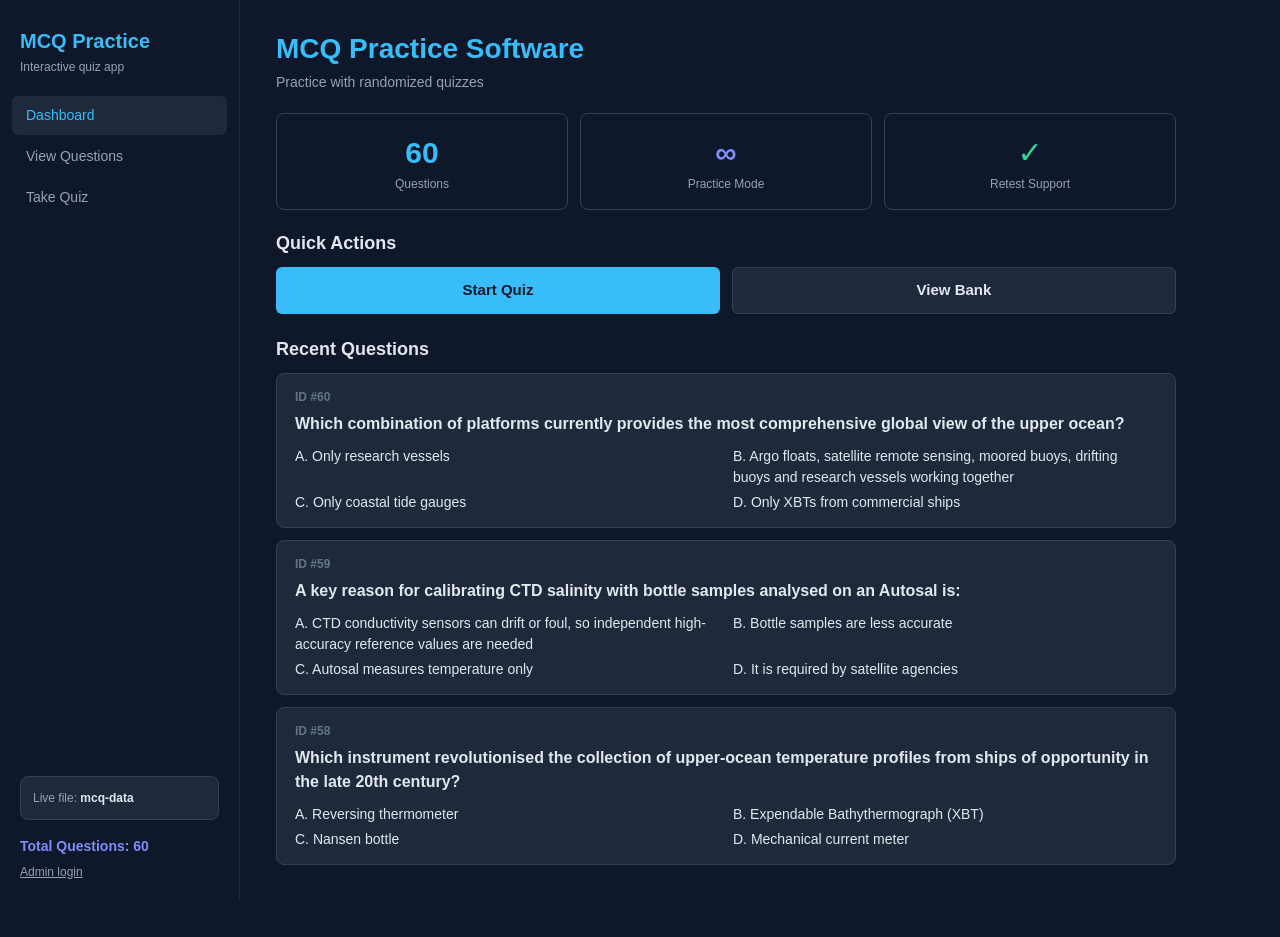
==== index.html @ 3f25067d "Refactor styles to external stylesheet Removed inline styles and added a link to external stylesheet" ====
<!DOCTYPE html>
<html lang="en">
<head>
<meta charset="utf-8">
<meta name="viewport" content="width=device-width, initial-scale=1">
<title>MCQ Practice</title>
<link rel="stylesheet" href="styles.css">
</head>

  

<body>
<div class="app" id="app">
  <aside class="sidebar">
    <div class="brand"><h1>MCQ Practice</h1><p>Interactive quiz app</p></div>
    <nav class="nav" id="nav"></nav>
    <div class="side-bottom">
      <div class="filebox" id="bankBox"></div>
      <div class="total" id="total"></div>
      <button class="linkbtn" id="authBtn"></button>
    </div>
  </aside>
  <main class="main"><div class="page" id="page"></div></main>
</div>
<div class="toast" id="toast" role="status" aria-live="polite"></div>
<input type="file" id="localInput" accept=".json,application/json" hidden>

<script>
"use strict";

const JSON_URL = "questions.json";  
  
/* ───────── Config ───────── */
const LETTERS = ["A", "B", "C", "D"];
/* Settings come from the iframe tag on the blog page (data-user, data-pass, data-title, data-blog).
   These defaults are only used when this file is opened on its own for testing. */
const CFG = (function () {
  const d = { user: "admin", pass: "admin123", title: "mcq-data", blog: "https://doninternationalwebsite.blogspot.com" };
  try {
    const ds = window.frameElement && window.frameElement.dataset;
    if (ds) {
      if (ds.user) d.user = ds.user;
      if (ds.pass) d.pass = ds.pass;
      if (ds.title) d.title = ds.title;
      if (ds.blog) d.blog = ds.blog.replace(/\/+$/, "");
    }
  } catch (e) { /* not inside an iframe */ }
  return d;
})();
const DRAFT_KEY = "mcq_blogger_draft_v1";
const SESSION_KEY = "mcq_admin_session";
const NAV_USER = [["Dashboard", "dashboard"], ["View Questions", "view"], ["Take Quiz", "quiz"]];
const NAV_ADMIN = [
  ["Dashboard", "dashboard"], ["Publish to Blog", "publish"], ["Add Question", "add"], ["Edit Question", "edit"],
  ["Delete Question", "delete"], ["View Questions", "view"], ["Take Quiz", "quiz"],
];

/* ───────── State ───────── */
let questions = [];          // what this person is looking at (live list, or the admin's working copy)
let blogList = [];           // the list currently live on the blog
let draft = null;            // admin's unpublished working copy
let bankInfo = null;         // {updated, count, name}
let loadState = "loading";   // loading | ready | empty | error | nodb
let loadError = "";
let isAdmin = false;
let current = "dashboard";
let quiz = freshQuiz();
let pending = null;

function freshQuiz() {
  return { active: false, results: false, retest: false, list: [], idx: 0, score: 0,
           wrong: [], details: [], opts: null, answered: false, chosen: "" };
}

/* ───────── Helpers ───────── */
const $ = (s, r = document) => r.querySelector(s);
const page = $("#page");
const esc = s => String(s).replace(/[&<>"']/g, c => ({ "&": "&amp;", "<": "&lt;", ">": "&gt;", '"': "&quot;", "'": "&#39;" }[c]));
const sortById = arr => [...arr].sort((a, b) => a.id - b.id);
const nextId = () => questions.length ? Math.max(...questions.map(q => q.id)) + 1 : 1;
const findQ = id => questions.find(q => q.id === id) || null;
const shuffle = arr => { const a = [...arr]; for (let i = a.length - 1; i > 0; i--) { const j = Math.floor(Math.random() * (i + 1)); [a[i], a[j]] = [a[j], a[i]]; } return a; };
const fmtDate = iso => { try { return new Date(iso).toLocaleString(); } catch (e) { return ""; } };
const errText = e => (e && e.message) ? e.message : "Something went wrong.";

function toast(msg, kind = "info") {
  const t = $("#toast");
  t.className = "toast show " + kind;
  t.textContent = msg;
  clearTimeout(toast.timer);
  toast.timer = setTimeout(() => { t.className = "toast"; }, 3600);
}

const header = (title, sub) =>
  `<h2 class="title">${esc(title)}</h2>${sub ? `<p class="sub">${esc(sub)}</p>` : `<div style="height:16px"></div>`}`;
const notice = (text, kind = "info") => `<div class="notice ${kind}">${esc(text)}</div>`;

function qcard(q, showAnswer = true) {
  const opts = LETTERS.map(l => {
    const ok = showAnswer && l === q.answer;
    return `<div class="${ok ? "correct" : ""}">${l}. ${esc(q.options[l])}${ok ? "  ✓" : ""}</div>`;
  }).join("");
  return `<div class="card qcard">
    <div class="qtop"><span class="qid">ID #${q.id}</span>${showAnswer ? `<span class="badge">Answer: ${q.answer}</span>` : ""}</div>
    <div class="qtext">${esc(q.question)}</div>
    <div class="qopts">${opts}</div></div>`;
}

const metric = (v, c, color) => `<div class="metric"><div class="v" style="color:${color}">${esc(v)}</div><div class="c">${esc(c)}</div></div>`;
const idOptions = () => sortById(questions).map(q => `<option value="${q.id}">ID ${q.id}</option>`).join("");
const optionInputs = (prefix, starred) => LETTERS.map(l =>
  `<div class="cell"><small>${l}${starred ? " *" : ""}</small><input type="text" id="${prefix}${l}" autocomplete="off"></div>`).join("");


/* ───────── Validation ───────── */
function normalize(data) {
  if (!Array.isArray(data) && data && Array.isArray(data.questions)) data = data.questions;
  if (!Array.isArray(data)) throw new Error("The file must contain a list of questions.");
  return data.map((q, i) => {
    const n = i + 1;
    if (!q || typeof q !== "object") throw new Error(`Item ${n} is not a question object.`);
    if (typeof q.question !== "string" || !q.question.trim()) throw new Error(`Item ${n} has no "question" text.`);
    if (!q.options || LETTERS.some(l => typeof q.options[l] !== "string")) throw new Error(`Item ${n} needs options A, B, C and D.`);
    if (!LETTERS.includes(q.answer)) throw new Error(`Item ${n} needs an "answer" of A, B, C or D.`);
    return { ...q, id: q.id === undefined ? n : Number(q.id) };
  });
}


/* Shown on pages that need questions when none are available */
function bankProblem() {
  if (loadState === "loading") return notice("Loading the question bank…", "info");
  if (loadState === "error") return notice("Could not load the question bank. " + loadError, "error");
  if (loadState === "nodb") return notice("The blog data is not available in this view. Open the blog page, or load a file from the sidebar.", "warn");
  return notice(isAdmin
    ? "No questions are live on the blog yet. Add some, then use Publish to Blog."
    : "No questions have been published yet. Please check back soon.", "info");
}

/* ───────── Draft storage (admin only) ───────── */
function getDraft() { try { const s = localStorage.getItem(DRAFT_KEY); return s ? normalize(JSON.parse(s)) : null; } catch (e) { return null; } }
function setDraft(list) { try { localStorage.setItem(DRAFT_KEY, JSON.stringify(list)); } catch (e) {} }
function clearDraft() { try { localStorage.removeItem(DRAFT_KEY); } catch (e) {} }
const same = (a, b) => JSON.stringify(a) === JSON.stringify(b);
function applyWorking() { questions = (isAdmin && draft) ? draft : blogList; }

/* ───────── Load the live list from the blog ───────── */
function blogBase() {
  if (CFG.blog) return CFG.blog;
  try { const o = window.parent.location.origin; if (o && /^https?:/.test(o)) return o; } catch (e) {}
  return "";
}

function jsonp(url) {
  return new Promise((resolve, reject) => {
    const cb = "__mcq_cb" + Date.now();
    const s = document.createElement("script");
    const done = () => { clearTimeout(timer); delete window[cb]; s.remove(); };
    const timer = setTimeout(() => { done(); reject(new Error("The blog did not respond in time.")); }, 15000);
    window[cb] = d => { done(); resolve(d); };
    s.onerror = () => { done(); reject(new Error("Could not reach the blog feed.")); };
    s.src = url + "&callback=" + cb;
    document.head.appendChild(s);
  });
}

async function loadBlog() {
  loadState = "loading";
  render();   // show loading state

  try {
    const res = await fetch(JSON_URL + "?t=" + Date.now());  // cache-bust
    if (!res.ok) throw new Error("HTTP " + res.status);

    const data = await res.json();
    blogList = normalize(data);          // uses the existing normalize() function
    bankInfo = {
      updated: null,
      count: blogList.length,
      name: JSON_URL
    };
    loadState = blogList.length ? "ready" : "empty";
  } catch (err) {
    blogList = [];
    bankInfo = null;
    loadState = "error";
    loadError = errText(err) + " — Make sure questions.json is in the same folder as index.html and is valid JSON.";
  }

  // Clear draft if it matches the live data
  if (draft && blogList.length && same(draft, blogList)) {
    draft = null;
    clearDraft();
  }

  applyWorking();
  render();
}

  

/* ───────── Admin login ───────── */
function login(user, pass) {
  if (user !== CFG.user || pass !== CFG.pass) return false;
  isAdmin = true;
  try { sessionStorage.setItem(SESSION_KEY, "1"); } catch (e) {}
  buildNav(); applyWorking();
  return true;
}
function logout() {
  isAdmin = false;
  try { sessionStorage.removeItem(SESSION_KEY); } catch (e) {}
  quiz = freshQuiz(); pending = null;
  buildNav(); applyWorking(); go("dashboard");
}

/* Edits made by the admin are kept as a working copy until published */
async function commit(list, okMsg) {
  questions = list;
  draft = list;
  setDraft(list);
  updateSide();
  toast(okMsg + " (not live yet — use Publish to Blog)", "success");
  return true;
}

/* ───────── Sidebar / nav ───────── */
function buildNav() {
  const nav = $("#nav");
  nav.innerHTML = "";
  (isAdmin ? NAV_ADMIN : NAV_USER).forEach(([label, key]) => {
    const b = document.createElement("button");
    b.textContent = label;
    b.dataset.page = key;
    b.onclick = () => go(key);
    nav.appendChild(b);
  });
}

function updateSide() {
  let h = isAdmin ? `<span class="role">Admin</span><br>` : "";
  if (loadState === "nodb") {
    h += `Blog data not available here.${bankInfo && bankInfo.name ? `<br>Using <b>${esc(bankInfo.name)}</b>` : ""}<button class="btn secondary" id="localBtn">Open local JSON file</button>`;
  } else if (bankInfo) {
    h += `Live file: <b>${esc(CFG.title)}</b>${bankInfo.updated ? `<br>Updated ${esc(fmtDate(bankInfo.updated))}` : ""}`;
  } else if (loadState === "loading") {
    h += "Loading questions…";
  } else {
    h += "No questions published yet.";
  }
  if (isAdmin && draft) h += `<br><b style="color:#fcd34d">Unpublished changes</b>`;
  $("#bankBox").innerHTML = h;
  const lb = $("#localBtn");
  if (lb) lb.onclick = () => $("#localInput").click();
  $("#authBtn").textContent = isAdmin ? "Log out" : "Admin login";
  $("#total").textContent = `Total Questions: ${questions.length}`;
}

function go(name) { current = name; render(); window.scrollTo(0, 0); }

function render() {
  const allowed = (isAdmin ? NAV_ADMIN : NAV_USER).map(n => n[1]);
  if (!isAdmin) allowed.push("login");
  if (!allowed.includes(current)) current = "dashboard";
  document.querySelectorAll("#nav button").forEach(b => b.classList.toggle("active", b.dataset.page === current));
  PAGES[current]();
  updateSide();
}

/* ───────── Pages ───────── */
const PAGES = {
  dashboard() {
    let h = header("MCQ Practice Software", "Practice with randomized quizzes");
    h += `<div class="metrics">${metric(questions.length, "Questions", "var(--accent)")}${metric("∞", "Practice Mode", "var(--purple)")}${metric("✓", "Retest Support", "var(--green)")}</div>`;
    h += `<h3 style="margin-top:0">Quick Actions</h3><div class="actions">
      <button class="btn" id="qaStart" ${questions.length ? "" : "disabled"}>Start Quiz</button>
      <button class="btn secondary" id="qaView">View Bank</button>
      ${isAdmin ? `<button class="btn secondary" id="qaPub">Publish to Blog</button><button class="btn secondary" id="qaAdd">Add New Question</button>` : ""}</div>`;
    if (isAdmin && draft) h += notice("You have unpublished changes. Open Publish to Blog to make them live for everyone.", "warn");
    if (!questions.length) h += bankProblem();
    else h += `<h3>Recent Questions</h3>` + sortById(questions).reverse().slice(0, 3).map(q => qcard(q, false)).join("");
    page.innerHTML = h;
    $("#qaStart").onclick = startFullQuiz;
    $("#qaView").onclick = () => go("view");
    if (isAdmin) { $("#qaPub").onclick = () => go("publish"); $("#qaAdd").onclick = () => go("add"); }
  },

  login() {
    page.innerHTML = header("Admin Login", "For the site owner only") + `
      <div class="field"><label class="lbl" for="lUser">Username</label><input type="text" id="lUser" autocomplete="username"></div>
      <div class="field"><label class="lbl" for="lPass">Password</label><input type="password" id="lPass" autocomplete="current-password"></div>
      <button class="btn block" id="lGo">Log in</button>`;
    const attempt = () => {
      if (login($("#lUser").value.trim(), $("#lPass").value)) { toast("Logged in as admin.", "success"); go("dashboard"); }
      else toast("Wrong username or password.", "error");
    };
    $("#lGo").onclick = attempt;
    $("#lPass").onkeydown = e => { if (e.key === "Enter") attempt(); };
    $("#lUser").onkeydown = e => { if (e.key === "Enter") $("#lPass").focus(); };
  },

  publish() {
    let h = header("Publish to Blog", "Make your changes live for everyone");
    h += `<div class="card infocard"><dl>
      <dt>Live on the blog</dt><dd>${blogList.length ? blogList.length + " question(s)" : "nothing yet"}</dd>
      <dt>Your working copy</dt><dd>${questions.length} question(s)</dd>
      <dt>Unpublished changes</dt><dd>${draft ? "Yes" : "No"}</dd></dl></div>
      <h3>1. Load a JSON file (optional)</h3>
      <p class="muted" style="margin-top:0">Start from a JSON file on this device. It becomes your working copy; nothing goes live yet.</p>
      <input type="file" id="pbFile" accept=".json,application/json" hidden>
      <button class="btn secondary" id="pbPick">Choose JSON file</button><div id="pbPrev"></div>
      <h3>2. Copy the JSON</h3>
      <p class="muted" style="margin-top:0">This copies your working copy in a form that is safe to paste into Blogger.</p>
      <div class="btnrow"><button class="btn" id="pbCopy" ${questions.length ? "" : "disabled"}>Copy JSON for Blogger</button>
      <button class="btn secondary" id="pbDown" ${questions.length ? "" : "disabled"}>Download JSON</button></div>
      <h3>3. Paste it into your blog</h3>
      <ol class="steps">
        <li>In Blogger, go to <b>Pages</b> and open the page titled <b>${esc(CFG.title)}</b>. Create it the first time, and do not add it to your menu.</li>
        <li>Switch to <b>HTML view</b> (the &lt;&gt; button, never Compose view). Select everything, delete it, and paste.</li>
        <li>Click <b>Publish</b> or <b>Update</b>. Visitors get the new questions within a few minutes.</li>
      </ol>`;
    if (draft) h += `<h3>Discard changes</h3><p class="muted" style="margin-top:0">Go back to what is live on the blog.</p><button class="btn danger" id="pbDiscard">Discard unpublished changes</button>`;
    page.innerHTML = h;

    $("#pbPick").onclick = () => $("#pbFile").click();
    $("#pbFile").onchange = async e => {
      const f = e.target.files[0];
      e.target.value = "";
      if (!f) return;
      try {
        const list = normalize(JSON.parse(await f.text()));
        if (!list.length) throw new Error("The file has no questions.");
        pending = { name: f.name, list };
      } catch (err) {
        pending = null;
        $("#pbPrev").innerHTML = notice("This file cannot be used. " + (err instanceof SyntaxError ? "It is not valid JSON." : errText(err)), "error");
        return;
      }
      showPending();
    };
    if (pending) showPending();
    $("#pbCopy").onclick = async () => {
      const ok = await copyText(blogSafeJson(questions));
      toast(ok ? "Copied. Now paste it into the blog page (HTML view)." : "Could not copy. Use Download JSON instead.", ok ? "success" : "error");
    };
    $("#pbDown").onclick = downloadJson;
    if (draft) $("#pbDiscard").onclick = e => {
      const b = e.currentTarget;
      if (!b.dataset.armed) { b.dataset.armed = "1"; b.textContent = "Click again to confirm"; return; }
      draft = null; clearDraft(); applyWorking(); toast("Unpublished changes discarded.", "success"); render();
    };
  },

  add() {
    if (loadState === "loading" || loadState === "error") { page.innerHTML = header("Add New Question") + bankProblem(); return; }
    page.innerHTML = header("Add New Question", "Create a new MCQ entry") + `
      <div class="field"><label class="lbl" for="aQ">Question *</label><textarea id="aQ"></textarea></div>
      <div class="field"><label class="lbl">Options</label><div class="grid2">${optionInputs("aO", true)}</div></div>
      <div class="field"><label class="lbl" for="aAns">Correct Answer *</label>
        <select id="aAns">${LETTERS.map(l => `<option>${l}</option>`).join("")}</select></div>
      <button class="btn block" id="aSave">Save Question</button>`;
    $("#aSave").onclick = async () => {
      const question = $("#aQ").value.trim();
      const opts = {};
      LETTERS.forEach(l => { opts[l] = $("#aO" + l).value.trim(); });
      if (!question || !LETTERS.every(l => opts[l])) { toast("Please fill in the question and all four options.", "error"); return; }
      const id = nextId();
      const list = [...questions, { id, question, options: opts, answer: $("#aAns").value }];
      if (await commit(list, `Question added successfully! (ID: ${id})`)) {
        $("#aQ").value = "";
        LETTERS.forEach(l => { $("#aO" + l).value = ""; });
        $("#aAns").selectedIndex = 0;
        updateSide();
      }
    };
  },

  edit() {
    let h = header("Edit Question", "Update an existing MCQ");
    if (!questions.length) { page.innerHTML = h + (bankProblem() || notice("No questions available to edit.", "warn")); return; }
    h += `<div class="field"><label class="lbl" for="eSel">Select Question ID</label><select id="eSel">${idOptions()}</select></div>
      <div class="field"><label class="lbl" for="eQ">Question</label><textarea id="eQ"></textarea></div>
      <div class="field"><label class="lbl">Options</label><div class="grid2">${optionInputs("eO", false)}</div></div>
      <div class="field"><label class="lbl" for="eAns">Correct Answer</label>
        <select id="eAns">${LETTERS.map(l => `<option>${l}</option>`).join("")}</select></div>
      <button class="btn block" id="eSave">Update Question</button>`;
    page.innerHTML = h;
    const load = () => {
      const q = findQ(Number($("#eSel").value));
      if (!q) return;
      $("#eQ").value = q.question;
      LETTERS.forEach(l => { $("#eO" + l).value = q.options[l]; });
      $("#eAns").value = q.answer;
    };
    $("#eSel").onchange = load;
    load();
    $("#eSave").onclick = async () => {
      const id = Number($("#eSel").value);
      const nq = $("#eQ").value.trim();
      const opts = {};
      LETTERS.forEach(l => { opts[l] = $("#eO" + l).value.trim(); });
      if (!nq || !LETTERS.every(l => opts[l])) { toast("The question and all four options must be filled in.", "error"); return; }
      const list = questions.map(q => q.id === id ? { ...q, question: nq, options: opts, answer: $("#eAns").value } : q);
      await commit(list, "Question updated successfully!");
    };
  },

  delete() {
    let h = header("Delete Question", "Permanently remove a question");
    if (!questions.length) { page.innerHTML = h + (bankProblem() || notice("No questions available to delete.", "warn")); return; }
    h += `<div class="field"><label class="lbl" for="dSel">Select Question ID to delete</label><select id="dSel">${idOptions()}</select></div>
      <h3 style="margin-top:0">Preview</h3><div id="dPrev"></div>
      ${notice("This action cannot be undone. It changes the file for every user.", "warn")}
      <label class="check" style="margin:8px 0 12px"><input type="checkbox" id="dConf"><span id="dConfText"></span></label>
      <button class="btn danger block" id="dBtn" disabled>Delete Permanently</button>`;
    page.innerHTML = h;
    const refresh = () => {
      const id = Number($("#dSel").value);
      const q = findQ(id);
      $("#dPrev").innerHTML = q ? qcard(q) : "";
      $("#dConfText").textContent = `I confirm I want to delete Question ID ${id}`;
      $("#dConf").checked = false;
      $("#dBtn").disabled = true;
    };
    $("#dSel").onchange = refresh;
    $("#dConf").onchange = e => { $("#dBtn").disabled = !e.target.checked; };
    $("#dBtn").onclick = async () => {
      const id = Number($("#dSel").value);
      if (await commit(questions.filter(q => q.id !== id), `Question ID ${id} deleted.`)) go("delete");
    };
    refresh();
  },

  view() {
    let h = header("Question Bank", `${questions.length} question(s) stored`);
    if (!questions.length) { page.innerHTML = h + (bankProblem() || notice("No questions yet.", "info")); return; }
    h += `<div class="field"><label class="lbl" for="vSearch">Search questions</label><input type="text" id="vSearch" autocomplete="off"></div>
      <label class="check"><input type="checkbox" id="vAns" checked><span>Show correct answers</span></label>
      <p class="muted" id="vCount" style="margin:8px 0 12px;font-size:13px"></p><div id="vList"></div>`;
    page.innerHTML = h;
    const draw = () => {
      const term = $("#vSearch").value.trim().toLowerCase();
      const list = term ? questions.filter(q => q.question.toLowerCase().includes(term) ||
        LETTERS.some(l => q.options[l].toLowerCase().includes(term))) : questions;
      $("#vCount").textContent = `Showing ${list.length} of ${questions.length}`;
      const show = $("#vAns").checked;
      $("#vList").innerHTML = sortById(list).map(q => qcard(q, show)).join("");
    };
    let t;
    $("#vSearch").oninput = () => { clearTimeout(t); t = setTimeout(draw, 200); };
    $("#vAns").onchange = draw;
    draw();
  },

  quiz() {
    if (!quiz.active && !quiz.results) quizMenu();
    else if (quiz.active && !quiz.results) quizActive();
    else quizResults();
  },
};

/* Admin: preview of a chosen file */
function showPending() {
  if (!pending) return;
  $("#pbPrev").innerHTML = notice(`${pending.name} is valid: ${pending.list.length} question(s) found.`, "success") +
    `<p class="muted" style="margin:10px 0 6px;font-size:13px">First question in the file:</p>${qcard(pending.list[0])}
     <div class="btnrow"><button class="btn" id="pbUse">Use as working copy</button><button class="btn secondary" id="pbCancel">Cancel</button></div>`;
  $("#pbCancel").onclick = () => { pending = null; $("#pbPrev").innerHTML = ""; };
  $("#pbUse").onclick = async () => {
    const p = pending; pending = null;
    await commit(p.list, `${p.name} loaded`);
    render();
  };
}

/* HTML-safe JSON, so it survives being pasted into Blogger's HTML view */
function blogSafeJson(list) {
  return JSON.stringify(list, null, 1).replace(/&/g, "&amp;").replace(/</g, "&lt;").replace(/>/g, "&gt;");
}
async function copyText(text) {
  try { await navigator.clipboard.writeText(text); return true; }
  catch (e) {
    const ta = document.createElement("textarea");
    ta.value = text; ta.style.position = "fixed"; ta.style.opacity = "0";
    document.body.appendChild(ta); ta.select();
    let ok = false;
    try { ok = document.execCommand("copy"); } catch (_) {}
    ta.remove();
    return ok;
  }
}
function downloadJson() {
  const blob = new Blob([JSON.stringify(questions, null, 2)], { type: "application/json" });
  const a = document.createElement("a");
  a.href = URL.createObjectURL(blob);
  a.download = "questions.json";
  document.body.appendChild(a);
  a.click();
  a.remove();
  setTimeout(() => URL.revokeObjectURL(a.href), 1000);
}

/* ───────── Quiz ───────── */
function startQuiz(list, retest) {
  quiz = freshQuiz();
  quiz.active = true;
  quiz.retest = retest;
  quiz.list = shuffle(list);
}
function startFullQuiz() { startQuiz(questions, false); go("quiz"); }

function quizMenu() {
  let h = header("Take Quiz", "Randomized questions with shuffled options");
  if (!questions.length) { page.innerHTML = h + (bankProblem() || notice("No questions available.", "warn")); return; }
  h += notice(`${questions.length} questions ready. Options will be shuffled every time.`, "info");
  h += `<button class="btn block" id="qStart" style="margin-top:10px">Start Full Quiz</button>`;
  page.innerHTML = h;
  $("#qStart").onclick = startFullQuiz;
}

function shuffleOptions(q) {
  const items = shuffle(Object.entries(q.options));
  const options = {}, map = {};
  items.forEach(([orig, text], i) => { options[LETTERS[i]] = text; map[orig] = LETTERS[i]; });
  return { options, correct: map[q.answer] };
}

function quizActive() {
  const total = quiz.list.length;
  const q = quiz.list[quiz.idx];
  if (!quiz.opts) quiz.opts = shuffleOptions(q);
  const { options, correct } = quiz.opts;
  const done = quiz.answered;

  let h = header("Take Quiz");
  h += `<div class="bar"><div style="width:${total ? (quiz.idx / total) * 100 : 0}%"></div></div>
    <div style="font-weight:bold">Question ${quiz.idx + 1} of ${total}</div>
    <div class="muted" style="font-size:13px;margin-bottom:16px">${quiz.retest ? "Retest mode" : "Full quiz"} &nbsp;•&nbsp; Score so far: ${quiz.score}</div>
    <p class="qbig">${esc(q.question)}</p>
    <div class="muted" style="font-size:12px;margin:2px 0 14px">ID: ${q.id}</div>`;

  h += Object.entries(options).map(([l, text]) => {
    let cls = "";
    if (done) cls = l === correct ? " good" : (l === quiz.chosen ? " bad" : "");
    return `<label class="opt${done ? " locked" : ""}${cls}">
      <input type="radio" name="opt" value="${l}" ${done ? "disabled" : ""} ${done && l === quiz.chosen ? "checked" : ""}>
      <span>${l}.&nbsp; ${esc(text)}</span></label>`;
  }).join("");

  h += `<div id="qAction" style="margin-top:14px">`;
  if (!done) {
    h += `<button class="btn block" id="qSubmit">Submit Answer</button>`;
  } else {
    if (quiz.chosen === correct) h += notice(`Correct! The answer is ${correct}. ${options[correct]}`, "success");
    else h += notice(`Wrong. You chose ${quiz.chosen}. ${options[quiz.chosen]}`, "error") +
              notice(`Correct answer: ${correct}. ${options[correct]}`, "info");
    h += quiz.idx + 1 < total
      ? `<button class="btn block" id="qNext" style="margin-top:8px">Next Question  →</button>`
      : `<button class="btn block" id="qFinish" style="margin-top:8px">Finish Quiz</button>`;
  }
  h += `</div>`;
  page.innerHTML = h;

  if (!done) {
    $("#qSubmit").onclick = () => {
      const picked = page.querySelector('input[name="opt"]:checked');
      if (!picked) { toast("Please choose an option first.", "warn"); return; }
      const user = picked.value;
      quiz.answered = true;
      quiz.chosen = user;
      if (user === correct) quiz.score++;
      else {
        quiz.wrong.push(q);
        quiz.details.push({
          id: q.id, question: q.question,
          yourAnswer: `${user}. ${options[user]}`, correctAnswer: `${correct}. ${options[correct]}`,
        });
      }
      quizActive();
    };
  } else if ($("#qNext")) {
    $("#qNext").onclick = () => { quiz.idx++; quiz.answered = false; quiz.chosen = ""; quiz.opts = null; render(); window.scrollTo(0, 0); };
  } else {
    $("#qFinish").onclick = () => { quiz.active = false; quiz.results = true; render(); window.scrollTo(0, 0); };
  }
}

function quizResults() {
  const total = quiz.list.length, score = quiz.score;
  const pct = total ? (score / total) * 100 : 0;
  let h = header("Take Quiz", "Quiz Results" + (quiz.retest ? " (Retest)" : ""));
  h += `<div class="metrics">${metric(total, "Total", "var(--accent)")}${metric(score, "Correct", "var(--green)")}${metric(total - score, "Wrong", "var(--red)")}${metric(pct.toFixed(1) + "%", "Score", "var(--purple)")}</div>`;
  if (pct === 100) h += notice("Perfect! All correct!", "success");
  else if (pct >= 80) h += notice("Excellent work!", "success");
  else if (pct >= 60) h += notice("Good job! Keep practicing.", "info");
  else h += notice("Keep practicing. You'll improve!", "warn");

  if (quiz.details.length) {
    h += `<h3>Review Wrong Answers</h3>` + quiz.details.map((w, i) => `
      <div class="card wrong-card"><div class="q">${i + 1}. [ID: ${w.id}] ${esc(w.question)}</div>
      <div class="y">Your answer: ${esc(w.yourAnswer)}</div><div class="a">Correct: ${esc(w.correctAnswer)}</div></div>`).join("");
    h += `<h3 style="margin-bottom:0">Retest Wrong Questions</h3>
      <p class="muted" style="margin:0 0 8px;font-size:13px">${quiz.wrong.length} question(s) left to master</p>
      <button class="btn block" id="qRetest">Retest Only Wrong Ones</button>`;
  } else if (quiz.retest) {
    h += notice("Congratulations! You corrected all previously wrong questions!", "success");
  }
  h += `<button class="btn secondary block" id="qBack" style="margin-top:14px">Back to Quiz Menu</button>`;
  page.innerHTML = h;

  if ($("#qRetest")) $("#qRetest").onclick = () => { startQuiz(quiz.wrong, true); go("quiz"); };
  $("#qBack").onclick = () => { quiz = freshQuiz(); go("quiz"); };
}

/* ───────── Init ───────── */
/* Local-file fallback: only used when the page cannot reach a blog (e.g. opened as a plain file for testing) */
$("#localInput").onchange = async e => {
  const f = e.target.files[0];
  e.target.value = "";
  if (!f) return;
  try {
    blogList = normalize(JSON.parse(await f.text()));
    bankInfo = { updated: null, count: blogList.length, name: f.name };
    applyWorking();
    quiz = freshQuiz();
    toast(`Loaded ${blogList.length} question(s) from ${f.name}`, "success");
    go("dashboard");
  } catch (err) { toast("Could not load file: " + errText(err), "error"); }
};
$("#authBtn").onclick = () => { if (isAdmin) logout(); else go("login"); };

try { isAdmin = sessionStorage.getItem(SESSION_KEY) === "1"; } catch (e) {}
draft = getDraft();
buildNav();
applyWorking();
render();
loadBlog();
</script>
</body>
</html>
---- styles.css ----
:root{
  --bg:#0f172a; --card:#1e293b; --border:#334155; --text:#e2e8f0; --muted:#94a3b8;
  --accent:#38bdf8; --purple:#818cf8; --green:#34d399; --red:#f87171;
}
*{box-sizing:border-box}
html,body{margin:0;background:var(--bg);color:var(--text);
  font-family:Helvetica,Arial,"Segoe UI",system-ui,sans-serif;font-size:15px;line-height:1.5}
button,input,select,textarea{font:inherit;color:inherit}

.app{display:flex;min-height:100vh}
.sidebar{width:240px;flex-shrink:0;border-right:1px solid var(--card);padding:26px 12px 18px;
  display:flex;flex-direction:column;position:sticky;top:0;height:100vh;overflow-y:auto}
.brand{padding:0 8px}
.brand h1{margin:0;font-size:20px;color:var(--accent)}
.brand p{margin:2px 0 20px;font-size:12px;color:var(--muted)}
.nav{display:flex;flex-direction:column;gap:2px}
.nav button{background:none;border:0;border-radius:6px;text-align:left;padding:9px 14px;
  color:var(--muted);cursor:pointer;font-size:14px}
.nav button:hover{background:var(--card);color:var(--text)}
.nav button.active{background:var(--card);color:var(--accent)}
.side-bottom{margin-top:auto;padding:16px 8px 0}
.filebox{border:1px solid var(--border);border-radius:8px;padding:12px;margin-bottom:16px;background:var(--card);font-size:12px;color:var(--muted)}
.filebox b{color:var(--text);word-break:break-word}
.filebox .btn{width:100%;padding:8px 10px;font-size:13px;margin-top:10px}
.role{display:inline-block;font-size:11px;font-weight:bold;padding:1px 8px;border-radius:4px;margin-bottom:6px;
  background:#065f46;color:#6ee7b7}
.total{font-weight:bold;color:var(--purple);font-size:14px}
.main{flex:1;min-width:0;padding:28px 36px 60px}
.page{max-width:900px}

@media (max-width:820px){
  .app{flex-direction:column}
  .sidebar{width:100%;height:auto;position:static;border-right:0;border-bottom:1px solid var(--card);padding:16px 12px}
  .nav{flex-direction:row;overflow-x:auto;padding-bottom:4px}
  .nav button{white-space:nowrap}
  .side-bottom{padding-top:12px}
  .main{padding:20px 16px 48px}
}

h2.title{margin:0;font-size:28px;color:var(--accent)}
.sub{margin:2px 0 20px;color:var(--muted);font-size:14px}
h3{font-size:18px;margin:22px 0 10px}
label.lbl{display:block;font-weight:bold;margin:0 0 4px}
.muted{color:var(--muted)}

.btn{border:0;border-radius:6px;padding:11px 16px;cursor:pointer;font-weight:bold;
  background:var(--accent);color:var(--bg)}
.btn.secondary{background:var(--card);color:var(--text);border:1px solid var(--border)}
.btn.danger{background:var(--red);color:var(--bg)}
.btn:disabled{background:var(--border);color:var(--muted);cursor:not-allowed}
.btn.block{display:block;width:100%}
.btn:focus-visible,.nav button:focus-visible{outline:2px solid var(--accent);outline-offset:2px}
input[type=text],input[type=password],textarea,select{width:100%;background:var(--card);border:1px solid var(--border);
  border-radius:6px;padding:10px 12px;outline:none}
input[type=text]:focus,input[type=password]:focus,textarea:focus,select:focus{border-color:var(--accent)}
textarea{resize:vertical;min-height:110px}
select{width:auto;min-width:160px}
.field{margin-bottom:16px}
.grid2{display:grid;grid-template-columns:1fr 1fr;gap:12px}
.grid2 .cell small{display:block;font-weight:bold;color:var(--muted);margin-bottom:3px}
@media (max-width:620px){.grid2{grid-template-columns:1fr}}
.check{display:flex;align-items:center;gap:8px;cursor:pointer}
.check input{accent-color:var(--accent);width:16px;height:16px}

.card{background:var(--card);border:1px solid var(--border);border-radius:8px}
.notice{border-radius:6px;padding:12px 14px;font-weight:bold;margin:8px 0}
.notice.info{background:#0c2d48;color:#7dd3fc}
.notice.warn{background:#422006;color:#fcd34d}
.notice.success{background:#065f46;color:#6ee7b7}
.notice.error{background:#7f1d1d;color:#fca5a5}
.metrics{display:grid;grid-template-columns:repeat(auto-fit,minmax(130px,1fr));gap:12px;margin-bottom:20px}
.metric{border:1px solid var(--border);border-radius:8px;padding:16px;text-align:center}
.metric .v{font-size:30px;font-weight:bold}
.metric .c{font-size:12px;color:var(--muted)}
.actions{display:grid;grid-template-columns:repeat(auto-fit,minmax(150px,1fr));gap:12px;margin-bottom:20px}

.qcard{padding:14px 18px;margin-bottom:12px}
.qtop{display:flex;justify-content:space-between;align-items:center;margin-bottom:6px}
.qid{font-size:12px;font-weight:bold;color:#64748b}
.badge{background:#065f46;color:#6ee7b7;font-size:12px;font-weight:bold;padding:2px 10px;border-radius:4px}
.qtext{font-weight:bold;font-size:16px;margin-bottom:10px;white-space:pre-wrap;overflow-wrap:anywhere}
.qopts{display:grid;grid-template-columns:1fr 1fr;gap:4px 14px;font-size:14px}
.qopts .correct{color:var(--green);font-weight:bold}
@media (max-width:620px){.qopts{grid-template-columns:1fr}}

.infocard{padding:16px 18px;margin-bottom:8px}
.infocard dl{display:grid;grid-template-columns:max-content 1fr;gap:6px 16px;margin:0}
.infocard dt{color:var(--muted)}
.infocard dd{margin:0;font-weight:bold;overflow-wrap:anywhere}
.btnrow{display:flex;gap:10px;flex-wrap:wrap;margin-top:12px}

.bar{height:8px;background:var(--card);border:1px solid var(--border);border-radius:99px;overflow:hidden;margin-bottom:8px}
.bar>div{height:100%;background:var(--accent);transition:width .25s}
.qbig{font-size:20px;font-weight:bold;white-space:pre-wrap;overflow-wrap:anywhere;margin:0}
.opt{display:flex;align-items:flex-start;gap:10px;background:var(--card);border:1px solid var(--border);
  border-radius:6px;padding:12px 14px;margin:8px 0;cursor:pointer;font-size:16px}
.opt input{margin-top:5px;accent-color:var(--accent)}
.opt.locked{cursor:default}
.opt.good{color:var(--green);border-color:var(--green)}
.opt.bad{color:var(--red);border-color:var(--red)}
.wrong-card{padding:12px 16px;margin-bottom:8px}
.wrong-card .q{font-weight:bold;white-space:pre-wrap}
.wrong-card .y{color:var(--red);font-size:14px}
.wrong-card .a{color:var(--green);font-size:14px}

.toast{position:fixed;left:50%;bottom:24px;transform:translate(-50%,20px);opacity:0;pointer-events:none;
  padding:12px 20px;border-radius:8px;font-weight:bold;transition:.2s;z-index:10;max-width:90vw;text-align:center}
.toast.show{opacity:1;transform:translate(-50%,0)}
.toast.info{background:#0c2d48;color:#7dd3fc}
.toast.warn{background:#422006;color:#fcd34d}
.toast.success{background:#065f46;color:#6ee7b7}
.toast.error{background:#7f1d1d;color:#fca5a5}
.linkbtn{background:none;border:0;color:var(--muted);cursor:pointer;font-size:12px;text-decoration:underline;padding:6px 0 0}
.linkbtn:hover{color:var(--text)}
ol.steps{padding-left:20px;margin-top:0}
ol.steps li{margin-bottom:6px}
.drop{outline:2px dashed var(--accent);outline-offset:-8px}
@media (prefers-reduced-motion:reduce){*{transition:none!important}}
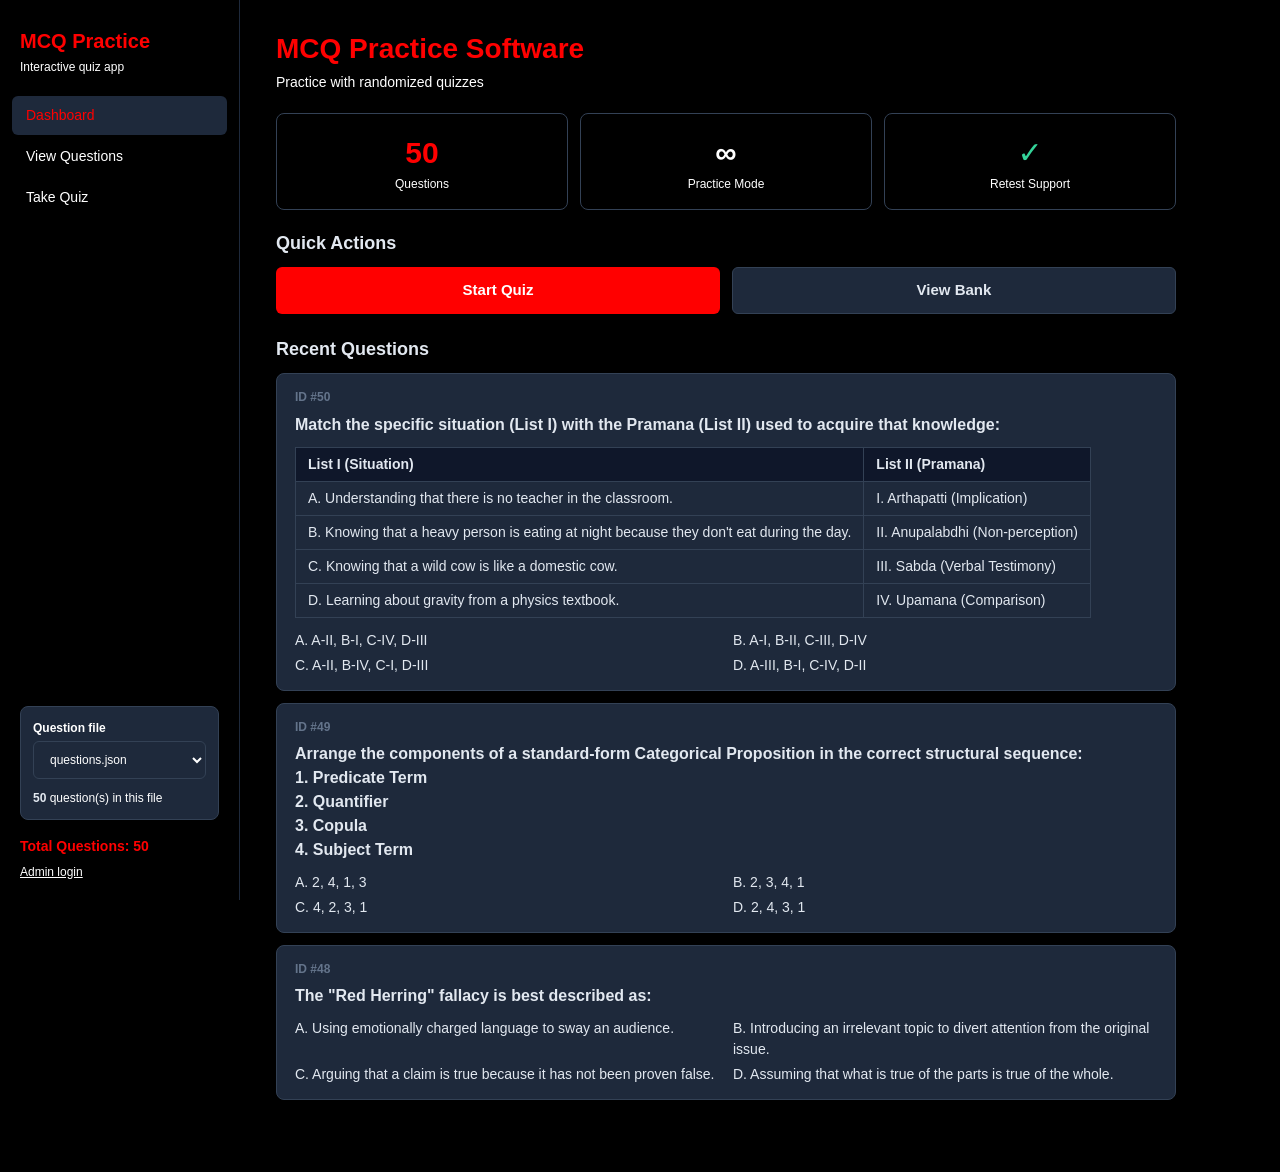
==== commit f158607f: "Add favicon link to index.html" ====
--- a/index.html
+++ b/index.html
@@ -4,11 +4,9 @@
 <meta charset="utf-8">
 <meta name="viewport" content="width=device-width, initial-scale=1">
 <title>MCQ Practice</title>
+<link rel="icon" href="1791724182293.png" type="image/png">
 <link rel="stylesheet" href="styles.css">
 </head>
-
-  
-
 <body>
 <div class="app" id="app">
   <aside class="sidebar">
@@ -25,616 +23,6 @@
 <div class="toast" id="toast" role="status" aria-live="polite"></div>
 <input type="file" id="localInput" accept=".json,application/json" hidden>
 
-<script>
-"use strict";
-
-const JSON_URL = "questions.json";  
-  
-/* ───────── Config ───────── */
-const LETTERS = ["A", "B", "C", "D"];
-/* Settings come from the iframe tag on the blog page (data-user, data-pass, data-title, data-blog).
-   These defaults are only used when this file is opened on its own for testing. */
-const CFG = (function () {
-  const d = { user: "admin", pass: "admin123", title: "mcq-data", blog: "https://doninternationalwebsite.blogspot.com" };
-  try {
-    const ds = window.frameElement && window.frameElement.dataset;
-    if (ds) {
-      if (ds.user) d.user = ds.user;
-      if (ds.pass) d.pass = ds.pass;
-      if (ds.title) d.title = ds.title;
-      if (ds.blog) d.blog = ds.blog.replace(/\/+$/, "");
-    }
-  } catch (e) { /* not inside an iframe */ }
-  return d;
-})();
-const DRAFT_KEY = "mcq_blogger_draft_v1";
-const SESSION_KEY = "mcq_admin_session";
-const NAV_USER = [["Dashboard", "dashboard"], ["View Questions", "view"], ["Take Quiz", "quiz"]];
-const NAV_ADMIN = [
-  ["Dashboard", "dashboard"], ["Publish to Blog", "publish"], ["Add Question", "add"], ["Edit Question", "edit"],
-  ["Delete Question", "delete"], ["View Questions", "view"], ["Take Quiz", "quiz"],
-];
-
-/* ───────── State ───────── */
-let questions = [];          // what this person is looking at (live list, or the admin's working copy)
-let blogList = [];           // the list currently live on the blog
-let draft = null;            // admin's unpublished working copy
-let bankInfo = null;         // {updated, count, name}
-let loadState = "loading";   // loading | ready | empty | error | nodb
-let loadError = "";
-let isAdmin = false;
-let current = "dashboard";
-let quiz = freshQuiz();
-let pending = null;
-
-function freshQuiz() {
-  return { active: false, results: false, retest: false, list: [], idx: 0, score: 0,
-           wrong: [], details: [], opts: null, answered: false, chosen: "" };
-}
-
-/* ───────── Helpers ───────── */
-const $ = (s, r = document) => r.querySelector(s);
-const page = $("#page");
-const esc = s => String(s).replace(/[&<>"']/g, c => ({ "&": "&amp;", "<": "&lt;", ">": "&gt;", '"': "&quot;", "'": "&#39;" }[c]));
-const sortById = arr => [...arr].sort((a, b) => a.id - b.id);
-const nextId = () => questions.length ? Math.max(...questions.map(q => q.id)) + 1 : 1;
-const findQ = id => questions.find(q => q.id === id) || null;
-const shuffle = arr => { const a = [...arr]; for (let i = a.length - 1; i > 0; i--) { const j = Math.floor(Math.random() * (i + 1)); [a[i], a[j]] = [a[j], a[i]]; } return a; };
-const fmtDate = iso => { try { return new Date(iso).toLocaleString(); } catch (e) { return ""; } };
-const errText = e => (e && e.message) ? e.message : "Something went wrong.";
-
-function toast(msg, kind = "info") {
-  const t = $("#toast");
-  t.className = "toast show " + kind;
-  t.textContent = msg;
-  clearTimeout(toast.timer);
-  toast.timer = setTimeout(() => { t.className = "toast"; }, 3600);
-}
-
-const header = (title, sub) =>
-  `<h2 class="title">${esc(title)}</h2>${sub ? `<p class="sub">${esc(sub)}</p>` : `<div style="height:16px"></div>`}`;
-const notice = (text, kind = "info") => `<div class="notice ${kind}">${esc(text)}</div>`;
-
-function qcard(q, showAnswer = true) {
-  const opts = LETTERS.map(l => {
-    const ok = showAnswer && l === q.answer;
-    return `<div class="${ok ? "correct" : ""}">${l}. ${esc(q.options[l])}${ok ? "  ✓" : ""}</div>`;
-  }).join("");
-  return `<div class="card qcard">
-    <div class="qtop"><span class="qid">ID #${q.id}</span>${showAnswer ? `<span class="badge">Answer: ${q.answer}</span>` : ""}</div>
-    <div class="qtext">${esc(q.question)}</div>
-    <div class="qopts">${opts}</div></div>`;
-}
-
-const metric = (v, c, color) => `<div class="metric"><div class="v" style="color:${color}">${esc(v)}</div><div class="c">${esc(c)}</div></div>`;
-const idOptions = () => sortById(questions).map(q => `<option value="${q.id}">ID ${q.id}</option>`).join("");
-const optionInputs = (prefix, starred) => LETTERS.map(l =>
-  `<div class="cell"><small>${l}${starred ? " *" : ""}</small><input type="text" id="${prefix}${l}" autocomplete="off"></div>`).join("");
-
-
-/* ───────── Validation ───────── */
-function normalize(data) {
-  if (!Array.isArray(data) && data && Array.isArray(data.questions)) data = data.questions;
-  if (!Array.isArray(data)) throw new Error("The file must contain a list of questions.");
-  return data.map((q, i) => {
-    const n = i + 1;
-    if (!q || typeof q !== "object") throw new Error(`Item ${n} is not a question object.`);
-    if (typeof q.question !== "string" || !q.question.trim()) throw new Error(`Item ${n} has no "question" text.`);
-    if (!q.options || LETTERS.some(l => typeof q.options[l] !== "string")) throw new Error(`Item ${n} needs options A, B, C and D.`);
-    if (!LETTERS.includes(q.answer)) throw new Error(`Item ${n} needs an "answer" of A, B, C or D.`);
-    return { ...q, id: q.id === undefined ? n : Number(q.id) };
-  });
-}
-
-
-/* Shown on pages that need questions when none are available */
-function bankProblem() {
-  if (loadState === "loading") return notice("Loading the question bank…", "info");
-  if (loadState === "error") return notice("Could not load the question bank. " + loadError, "error");
-  if (loadState === "nodb") return notice("The blog data is not available in this view. Open the blog page, or load a file from the sidebar.", "warn");
-  return notice(isAdmin
-    ? "No questions are live on the blog yet. Add some, then use Publish to Blog."
-    : "No questions have been published yet. Please check back soon.", "info");
-}
-
-/* ───────── Draft storage (admin only) ───────── */
-function getDraft() { try { const s = localStorage.getItem(DRAFT_KEY); return s ? normalize(JSON.parse(s)) : null; } catch (e) { return null; } }
-function setDraft(list) { try { localStorage.setItem(DRAFT_KEY, JSON.stringify(list)); } catch (e) {} }
-function clearDraft() { try { localStorage.removeItem(DRAFT_KEY); } catch (e) {} }
-const same = (a, b) => JSON.stringify(a) === JSON.stringify(b);
-function applyWorking() { questions = (isAdmin && draft) ? draft : blogList; }
-
-/* ───────── Load the live list from the blog ───────── */
-function blogBase() {
-  if (CFG.blog) return CFG.blog;
-  try { const o = window.parent.location.origin; if (o && /^https?:/.test(o)) return o; } catch (e) {}
-  return "";
-}
-
-function jsonp(url) {
-  return new Promise((resolve, reject) => {
-    const cb = "__mcq_cb" + Date.now();
-    const s = document.createElement("script");
-    const done = () => { clearTimeout(timer); delete window[cb]; s.remove(); };
-    const timer = setTimeout(() => { done(); reject(new Error("The blog did not respond in time.")); }, 15000);
-    window[cb] = d => { done(); resolve(d); };
-    s.onerror = () => { done(); reject(new Error("Could not reach the blog feed.")); };
-    s.src = url + "&callback=" + cb;
-    document.head.appendChild(s);
-  });
-}
-
-async function loadBlog() {
-  loadState = "loading";
-  render();   // show loading state
-
-  try {
-    const res = await fetch(JSON_URL + "?t=" + Date.now());  // cache-bust
-    if (!res.ok) throw new Error("HTTP " + res.status);
-
-    const data = await res.json();
-    blogList = normalize(data);          // uses the existing normalize() function
-    bankInfo = {
-      updated: null,
-      count: blogList.length,
-      name: JSON_URL
-    };
-    loadState = blogList.length ? "ready" : "empty";
-  } catch (err) {
-    blogList = [];
-    bankInfo = null;
-    loadState = "error";
-    loadError = errText(err) + " — Make sure questions.json is in the same folder as index.html and is valid JSON.";
-  }
-
-  // Clear draft if it matches the live data
-  if (draft && blogList.length && same(draft, blogList)) {
-    draft = null;
-    clearDraft();
-  }
-
-  applyWorking();
-  render();
-}
-
-  
-
-/* ───────── Admin login ───────── */
-function login(user, pass) {
-  if (user !== CFG.user || pass !== CFG.pass) return false;
-  isAdmin = true;
-  try { sessionStorage.setItem(SESSION_KEY, "1"); } catch (e) {}
-  buildNav(); applyWorking();
-  return true;
-}
-function logout() {
-  isAdmin = false;
-  try { sessionStorage.removeItem(SESSION_KEY); } catch (e) {}
-  quiz = freshQuiz(); pending = null;
-  buildNav(); applyWorking(); go("dashboard");
-}
-
-/* Edits made by the admin are kept as a working copy until published */
-async function commit(list, okMsg) {
-  questions = list;
-  draft = list;
-  setDraft(list);
-  updateSide();
-  toast(okMsg + " (not live yet — use Publish to Blog)", "success");
-  return true;
-}
-
-/* ───────── Sidebar / nav ───────── */
-function buildNav() {
-  const nav = $("#nav");
-  nav.innerHTML = "";
-  (isAdmin ? NAV_ADMIN : NAV_USER).forEach(([label, key]) => {
-    const b = document.createElement("button");
-    b.textContent = label;
-    b.dataset.page = key;
-    b.onclick = () => go(key);
-    nav.appendChild(b);
-  });
-}
-
-function updateSide() {
-  let h = isAdmin ? `<span class="role">Admin</span><br>` : "";
-  if (loadState === "nodb") {
-    h += `Blog data not available here.${bankInfo && bankInfo.name ? `<br>Using <b>${esc(bankInfo.name)}</b>` : ""}<button class="btn secondary" id="localBtn">Open local JSON file</button>`;
-  } else if (bankInfo) {
-    h += `Live file: <b>${esc(CFG.title)}</b>${bankInfo.updated ? `<br>Updated ${esc(fmtDate(bankInfo.updated))}` : ""}`;
-  } else if (loadState === "loading") {
-    h += "Loading questions…";
-  } else {
-    h += "No questions published yet.";
-  }
-  if (isAdmin && draft) h += `<br><b style="color:#fcd34d">Unpublished changes</b>`;
-  $("#bankBox").innerHTML = h;
-  const lb = $("#localBtn");
-  if (lb) lb.onclick = () => $("#localInput").click();
-  $("#authBtn").textContent = isAdmin ? "Log out" : "Admin login";
-  $("#total").textContent = `Total Questions: ${questions.length}`;
-}
-
-function go(name) { current = name; render(); window.scrollTo(0, 0); }
-
-function render() {
-  const allowed = (isAdmin ? NAV_ADMIN : NAV_USER).map(n => n[1]);
-  if (!isAdmin) allowed.push("login");
-  if (!allowed.includes(current)) current = "dashboard";
-  document.querySelectorAll("#nav button").forEach(b => b.classList.toggle("active", b.dataset.page === current));
-  PAGES[current]();
-  updateSide();
-}
-
-/* ───────── Pages ───────── */
-const PAGES = {
-  dashboard() {
-    let h = header("MCQ Practice Software", "Practice with randomized quizzes");
-    h += `<div class="metrics">${metric(questions.length, "Questions", "var(--accent)")}${metric("∞", "Practice Mode", "var(--purple)")}${metric("✓", "Retest Support", "var(--green)")}</div>`;
-    h += `<h3 style="margin-top:0">Quick Actions</h3><div class="actions">
-      <button class="btn" id="qaStart" ${questions.length ? "" : "disabled"}>Start Quiz</button>
-      <button class="btn secondary" id="qaView">View Bank</button>
-      ${isAdmin ? `<button class="btn secondary" id="qaPub">Publish to Blog</button><button class="btn secondary" id="qaAdd">Add New Question</button>` : ""}</div>`;
-    if (isAdmin && draft) h += notice("You have unpublished changes. Open Publish to Blog to make them live for everyone.", "warn");
-    if (!questions.length) h += bankProblem();
-    else h += `<h3>Recent Questions</h3>` + sortById(questions).reverse().slice(0, 3).map(q => qcard(q, false)).join("");
-    page.innerHTML = h;
-    $("#qaStart").onclick = startFullQuiz;
-    $("#qaView").onclick = () => go("view");
-    if (isAdmin) { $("#qaPub").onclick = () => go("publish"); $("#qaAdd").onclick = () => go("add"); }
-  },
-
-  login() {
-    page.innerHTML = header("Admin Login", "For the site owner only") + `
-      <div class="field"><label class="lbl" for="lUser">Username</label><input type="text" id="lUser" autocomplete="username"></div>
-      <div class="field"><label class="lbl" for="lPass">Password</label><input type="password" id="lPass" autocomplete="current-password"></div>
-      <button class="btn block" id="lGo">Log in</button>`;
-    const attempt = () => {
-      if (login($("#lUser").value.trim(), $("#lPass").value)) { toast("Logged in as admin.", "success"); go("dashboard"); }
-      else toast("Wrong username or password.", "error");
-    };
-    $("#lGo").onclick = attempt;
-    $("#lPass").onkeydown = e => { if (e.key === "Enter") attempt(); };
-    $("#lUser").onkeydown = e => { if (e.key === "Enter") $("#lPass").focus(); };
-  },
-
-  publish() {
-    let h = header("Publish to Blog", "Make your changes live for everyone");
-    h += `<div class="card infocard"><dl>
-      <dt>Live on the blog</dt><dd>${blogList.length ? blogList.length + " question(s)" : "nothing yet"}</dd>
-      <dt>Your working copy</dt><dd>${questions.length} question(s)</dd>
-      <dt>Unpublished changes</dt><dd>${draft ? "Yes" : "No"}</dd></dl></div>
-      <h3>1. Load a JSON file (optional)</h3>
-      <p class="muted" style="margin-top:0">Start from a JSON file on this device. It becomes your working copy; nothing goes live yet.</p>
-      <input type="file" id="pbFile" accept=".json,application/json" hidden>
-      <button class="btn secondary" id="pbPick">Choose JSON file</button><div id="pbPrev"></div>
-      <h3>2. Copy the JSON</h3>
-      <p class="muted" style="margin-top:0">This copies your working copy in a form that is safe to paste into Blogger.</p>
-      <div class="btnrow"><button class="btn" id="pbCopy" ${questions.length ? "" : "disabled"}>Copy JSON for Blogger</button>
-      <button class="btn secondary" id="pbDown" ${questions.length ? "" : "disabled"}>Download JSON</button></div>
-      <h3>3. Paste it into your blog</h3>
-      <ol class="steps">
-        <li>In Blogger, go to <b>Pages</b> and open the page titled <b>${esc(CFG.title)}</b>. Create it the first time, and do not add it to your menu.</li>
-        <li>Switch to <b>HTML view</b> (the &lt;&gt; button, never Compose view). Select everything, delete it, and paste.</li>
-        <li>Click <b>Publish</b> or <b>Update</b>. Visitors get the new questions within a few minutes.</li>
-      </ol>`;
-    if (draft) h += `<h3>Discard changes</h3><p class="muted" style="margin-top:0">Go back to what is live on the blog.</p><button class="btn danger" id="pbDiscard">Discard unpublished changes</button>`;
-    page.innerHTML = h;
-
-    $("#pbPick").onclick = () => $("#pbFile").click();
-    $("#pbFile").onchange = async e => {
-      const f = e.target.files[0];
-      e.target.value = "";
-      if (!f) return;
-      try {
-        const list = normalize(JSON.parse(await f.text()));
-        if (!list.length) throw new Error("The file has no questions.");
-        pending = { name: f.name, list };
-      } catch (err) {
-        pending = null;
-        $("#pbPrev").innerHTML = notice("This file cannot be used. " + (err instanceof SyntaxError ? "It is not valid JSON." : errText(err)), "error");
-        return;
-      }
-      showPending();
-    };
-    if (pending) showPending();
-    $("#pbCopy").onclick = async () => {
-      const ok = await copyText(blogSafeJson(questions));
-      toast(ok ? "Copied. Now paste it into the blog page (HTML view)." : "Could not copy. Use Download JSON instead.", ok ? "success" : "error");
-    };
-    $("#pbDown").onclick = downloadJson;
-    if (draft) $("#pbDiscard").onclick = e => {
-      const b = e.currentTarget;
-      if (!b.dataset.armed) { b.dataset.armed = "1"; b.textContent = "Click again to confirm"; return; }
-      draft = null; clearDraft(); applyWorking(); toast("Unpublished changes discarded.", "success"); render();
-    };
-  },
-
-  add() {
-    if (loadState === "loading" || loadState === "error") { page.innerHTML = header("Add New Question") + bankProblem(); return; }
-    page.innerHTML = header("Add New Question", "Create a new MCQ entry") + `
-      <div class="field"><label class="lbl" for="aQ">Question *</label><textarea id="aQ"></textarea></div>
-      <div class="field"><label class="lbl">Options</label><div class="grid2">${optionInputs("aO", true)}</div></div>
-      <div class="field"><label class="lbl" for="aAns">Correct Answer *</label>
-        <select id="aAns">${LETTERS.map(l => `<option>${l}</option>`).join("")}</select></div>
-      <button class="btn block" id="aSave">Save Question</button>`;
-    $("#aSave").onclick = async () => {
-      const question = $("#aQ").value.trim();
-      const opts = {};
-      LETTERS.forEach(l => { opts[l] = $("#aO" + l).value.trim(); });
-      if (!question || !LETTERS.every(l => opts[l])) { toast("Please fill in the question and all four options.", "error"); return; }
-      const id = nextId();
-      const list = [...questions, { id, question, options: opts, answer: $("#aAns").value }];
-      if (await commit(list, `Question added successfully! (ID: ${id})`)) {
-        $("#aQ").value = "";
-        LETTERS.forEach(l => { $("#aO" + l).value = ""; });
-        $("#aAns").selectedIndex = 0;
-        updateSide();
-      }
-    };
-  },
-
-  edit() {
-    let h = header("Edit Question", "Update an existing MCQ");
-    if (!questions.length) { page.innerHTML = h + (bankProblem() || notice("No questions available to edit.", "warn")); return; }
-    h += `<div class="field"><label class="lbl" for="eSel">Select Question ID</label><select id="eSel">${idOptions()}</select></div>
-      <div class="field"><label class="lbl" for="eQ">Question</label><textarea id="eQ"></textarea></div>
-      <div class="field"><label class="lbl">Options</label><div class="grid2">${optionInputs("eO", false)}</div></div>
-      <div class="field"><label class="lbl" for="eAns">Correct Answer</label>
-        <select id="eAns">${LETTERS.map(l => `<option>${l}</option>`).join("")}</select></div>
-      <button class="btn block" id="eSave">Update Question</button>`;
-    page.innerHTML = h;
-    const load = () => {
-      const q = findQ(Number($("#eSel").value));
-      if (!q) return;
-      $("#eQ").value = q.question;
-      LETTERS.forEach(l => { $("#eO" + l).value = q.options[l]; });
-      $("#eAns").value = q.answer;
-    };
-    $("#eSel").onchange = load;
-    load();
-    $("#eSave").onclick = async () => {
-      const id = Number($("#eSel").value);
-      const nq = $("#eQ").value.trim();
-      const opts = {};
-      LETTERS.forEach(l => { opts[l] = $("#eO" + l).value.trim(); });
-      if (!nq || !LETTERS.every(l => opts[l])) { toast("The question and all four options must be filled in.", "error"); return; }
-      const list = questions.map(q => q.id === id ? { ...q, question: nq, options: opts, answer: $("#eAns").value } : q);
-      await commit(list, "Question updated successfully!");
-    };
-  },
-
-  delete() {
-    let h = header("Delete Question", "Permanently remove a question");
-    if (!questions.length) { page.innerHTML = h + (bankProblem() || notice("No questions available to delete.", "warn")); return; }
-    h += `<div class="field"><label class="lbl" for="dSel">Select Question ID to delete</label><select id="dSel">${idOptions()}</select></div>
-      <h3 style="margin-top:0">Preview</h3><div id="dPrev"></div>
-      ${notice("This action cannot be undone. It changes the file for every user.", "warn")}
-      <label class="check" style="margin:8px 0 12px"><input type="checkbox" id="dConf"><span id="dConfText"></span></label>
-      <button class="btn danger block" id="dBtn" disabled>Delete Permanently</button>`;
-    page.innerHTML = h;
-    const refresh = () => {
-      const id = Number($("#dSel").value);
-      const q = findQ(id);
-      $("#dPrev").innerHTML = q ? qcard(q) : "";
-      $("#dConfText").textContent = `I confirm I want to delete Question ID ${id}`;
-      $("#dConf").checked = false;
-      $("#dBtn").disabled = true;
-    };
-    $("#dSel").onchange = refresh;
-    $("#dConf").onchange = e => { $("#dBtn").disabled = !e.target.checked; };
-    $("#dBtn").onclick = async () => {
-      const id = Number($("#dSel").value);
-      if (await commit(questions.filter(q => q.id !== id), `Question ID ${id} deleted.`)) go("delete");
-    };
-    refresh();
-  },
-
-  view() {
-    let h = header("Question Bank", `${questions.length} question(s) stored`);
-    if (!questions.length) { page.innerHTML = h + (bankProblem() || notice("No questions yet.", "info")); return; }
-    h += `<div class="field"><label class="lbl" for="vSearch">Search questions</label><input type="text" id="vSearch" autocomplete="off"></div>
-      <label class="check"><input type="checkbox" id="vAns" checked><span>Show correct answers</span></label>
-      <p class="muted" id="vCount" style="margin:8px 0 12px;font-size:13px"></p><div id="vList"></div>`;
-    page.innerHTML = h;
-    const draw = () => {
-      const term = $("#vSearch").value.trim().toLowerCase();
-      const list = term ? questions.filter(q => q.question.toLowerCase().includes(term) ||
-        LETTERS.some(l => q.options[l].toLowerCase().includes(term))) : questions;
-      $("#vCount").textContent = `Showing ${list.length} of ${questions.length}`;
-      const show = $("#vAns").checked;
-      $("#vList").innerHTML = sortById(list).map(q => qcard(q, show)).join("");
-    };
-    let t;
-    $("#vSearch").oninput = () => { clearTimeout(t); t = setTimeout(draw, 200); };
-    $("#vAns").onchange = draw;
-    draw();
-  },
-
-  quiz() {
-    if (!quiz.active && !quiz.results) quizMenu();
-    else if (quiz.active && !quiz.results) quizActive();
-    else quizResults();
-  },
-};
-
-/* Admin: preview of a chosen file */
-function showPending() {
-  if (!pending) return;
-  $("#pbPrev").innerHTML = notice(`${pending.name} is valid: ${pending.list.length} question(s) found.`, "success") +
-    `<p class="muted" style="margin:10px 0 6px;font-size:13px">First question in the file:</p>${qcard(pending.list[0])}
-     <div class="btnrow"><button class="btn" id="pbUse">Use as working copy</button><button class="btn secondary" id="pbCancel">Cancel</button></div>`;
-  $("#pbCancel").onclick = () => { pending = null; $("#pbPrev").innerHTML = ""; };
-  $("#pbUse").onclick = async () => {
-    const p = pending; pending = null;
-    await commit(p.list, `${p.name} loaded`);
-    render();
-  };
-}
-
-/* HTML-safe JSON, so it survives being pasted into Blogger's HTML view */
-function blogSafeJson(list) {
-  return JSON.stringify(list, null, 1).replace(/&/g, "&amp;").replace(/</g, "&lt;").replace(/>/g, "&gt;");
-}
-async function copyText(text) {
-  try { await navigator.clipboard.writeText(text); return true; }
-  catch (e) {
-    const ta = document.createElement("textarea");
-    ta.value = text; ta.style.position = "fixed"; ta.style.opacity = "0";
-    document.body.appendChild(ta); ta.select();
-    let ok = false;
-    try { ok = document.execCommand("copy"); } catch (_) {}
-    ta.remove();
-    return ok;
-  }
-}
-function downloadJson() {
-  const blob = new Blob([JSON.stringify(questions, null, 2)], { type: "application/json" });
-  const a = document.createElement("a");
-  a.href = URL.createObjectURL(blob);
-  a.download = "questions.json";
-  document.body.appendChild(a);
-  a.click();
-  a.remove();
-  setTimeout(() => URL.revokeObjectURL(a.href), 1000);
-}
-
-/* ───────── Quiz ───────── */
-function startQuiz(list, retest) {
-  quiz = freshQuiz();
-  quiz.active = true;
-  quiz.retest = retest;
-  quiz.list = shuffle(list);
-}
-function startFullQuiz() { startQuiz(questions, false); go("quiz"); }
-
-function quizMenu() {
-  let h = header("Take Quiz", "Randomized questions with shuffled options");
-  if (!questions.length) { page.innerHTML = h + (bankProblem() || notice("No questions available.", "warn")); return; }
-  h += notice(`${questions.length} questions ready. Options will be shuffled every time.`, "info");
-  h += `<button class="btn block" id="qStart" style="margin-top:10px">Start Full Quiz</button>`;
-  page.innerHTML = h;
-  $("#qStart").onclick = startFullQuiz;
-}
-
-function shuffleOptions(q) {
-  const items = shuffle(Object.entries(q.options));
-  const options = {}, map = {};
-  items.forEach(([orig, text], i) => { options[LETTERS[i]] = text; map[orig] = LETTERS[i]; });
-  return { options, correct: map[q.answer] };
-}
-
-function quizActive() {
-  const total = quiz.list.length;
-  const q = quiz.list[quiz.idx];
-  if (!quiz.opts) quiz.opts = shuffleOptions(q);
-  const { options, correct } = quiz.opts;
-  const done = quiz.answered;
-
-  let h = header("Take Quiz");
-  h += `<div class="bar"><div style="width:${total ? (quiz.idx / total) * 100 : 0}%"></div></div>
-    <div style="font-weight:bold">Question ${quiz.idx + 1} of ${total}</div>
-    <div class="muted" style="font-size:13px;margin-bottom:16px">${quiz.retest ? "Retest mode" : "Full quiz"} &nbsp;•&nbsp; Score so far: ${quiz.score}</div>
-    <p class="qbig">${esc(q.question)}</p>
-    <div class="muted" style="font-size:12px;margin:2px 0 14px">ID: ${q.id}</div>`;
-
-  h += Object.entries(options).map(([l, text]) => {
-    let cls = "";
-    if (done) cls = l === correct ? " good" : (l === quiz.chosen ? " bad" : "");
-    return `<label class="opt${done ? " locked" : ""}${cls}">
-      <input type="radio" name="opt" value="${l}" ${done ? "disabled" : ""} ${done && l === quiz.chosen ? "checked" : ""}>
-      <span>${l}.&nbsp; ${esc(text)}</span></label>`;
-  }).join("");
-
-  h += `<div id="qAction" style="margin-top:14px">`;
-  if (!done) {
-    h += `<button class="btn block" id="qSubmit">Submit Answer</button>`;
-  } else {
-    if (quiz.chosen === correct) h += notice(`Correct! The answer is ${correct}. ${options[correct]}`, "success");
-    else h += notice(`Wrong. You chose ${quiz.chosen}. ${options[quiz.chosen]}`, "error") +
-              notice(`Correct answer: ${correct}. ${options[correct]}`, "info");
-    h += quiz.idx + 1 < total
-      ? `<button class="btn block" id="qNext" style="margin-top:8px">Next Question  →</button>`
-      : `<button class="btn block" id="qFinish" style="margin-top:8px">Finish Quiz</button>`;
-  }
-  h += `</div>`;
-  page.innerHTML = h;
-
-  if (!done) {
-    $("#qSubmit").onclick = () => {
-      const picked = page.querySelector('input[name="opt"]:checked');
-      if (!picked) { toast("Please choose an option first.", "warn"); return; }
-      const user = picked.value;
-      quiz.answered = true;
-      quiz.chosen = user;
-      if (user === correct) quiz.score++;
-      else {
-        quiz.wrong.push(q);
-        quiz.details.push({
-          id: q.id, question: q.question,
-          yourAnswer: `${user}. ${options[user]}`, correctAnswer: `${correct}. ${options[correct]}`,
-        });
-      }
-      quizActive();
-    };
-  } else if ($("#qNext")) {
-    $("#qNext").onclick = () => { quiz.idx++; quiz.answered = false; quiz.chosen = ""; quiz.opts = null; render(); window.scrollTo(0, 0); };
-  } else {
-    $("#qFinish").onclick = () => { quiz.active = false; quiz.results = true; render(); window.scrollTo(0, 0); };
-  }
-}
-
-function quizResults() {
-  const total = quiz.list.length, score = quiz.score;
-  const pct = total ? (score / total) * 100 : 0;
-  let h = header("Take Quiz", "Quiz Results" + (quiz.retest ? " (Retest)" : ""));
-  h += `<div class="metrics">${metric(total, "Total", "var(--accent)")}${metric(score, "Correct", "var(--green)")}${metric(total - score, "Wrong", "var(--red)")}${metric(pct.toFixed(1) + "%", "Score", "var(--purple)")}</div>`;
-  if (pct === 100) h += notice("Perfect! All correct!", "success");
-  else if (pct >= 80) h += notice("Excellent work!", "success");
-  else if (pct >= 60) h += notice("Good job! Keep practicing.", "info");
-  else h += notice("Keep practicing. You'll improve!", "warn");
-
-  if (quiz.details.length) {
-    h += `<h3>Review Wrong Answers</h3>` + quiz.details.map((w, i) => `
-      <div class="card wrong-card"><div class="q">${i + 1}. [ID: ${w.id}] ${esc(w.question)}</div>
-      <div class="y">Your answer: ${esc(w.yourAnswer)}</div><div class="a">Correct: ${esc(w.correctAnswer)}</div></div>`).join("");
-    h += `<h3 style="margin-bottom:0">Retest Wrong Questions</h3>
-      <p class="muted" style="margin:0 0 8px;font-size:13px">${quiz.wrong.length} question(s) left to master</p>
-      <button class="btn block" id="qRetest">Retest Only Wrong Ones</button>`;
-  } else if (quiz.retest) {
-    h += notice("Congratulations! You corrected all previously wrong questions!", "success");
-  }
-  h += `<button class="btn secondary block" id="qBack" style="margin-top:14px">Back to Quiz Menu</button>`;
-  page.innerHTML = h;
-
-  if ($("#qRetest")) $("#qRetest").onclick = () => { startQuiz(quiz.wrong, true); go("quiz"); };
-  $("#qBack").onclick = () => { quiz = freshQuiz(); go("quiz"); };
-}
-
-/* ───────── Init ───────── */
-/* Local-file fallback: only used when the page cannot reach a blog (e.g. opened as a plain file for testing) */
-$("#localInput").onchange = async e => {
-  const f = e.target.files[0];
-  e.target.value = "";
-  if (!f) return;
-  try {
-    blogList = normalize(JSON.parse(await f.text()));
-    bankInfo = { updated: null, count: blogList.length, name: f.name };
-    applyWorking();
-    quiz = freshQuiz();
-    toast(`Loaded ${blogList.length} question(s) from ${f.name}`, "success");
-    go("dashboard");
-  } catch (err) { toast("Could not load file: " + errText(err), "error"); }
-};
-$("#authBtn").onclick = () => { if (isAdmin) logout(); else go("login"); };
-
-try { isAdmin = sessionStorage.getItem(SESSION_KEY) === "1"; } catch (e) {}
-draft = getDraft();
-buildNav();
-applyWorking();
-render();
-loadBlog();
-</script>
+<script src="app.js" defer></script>
 </body>
 </html>
--- a/styles.css
+++ b/styles.css
@@ -1,6 +1,6 @@
 :root{
-  --bg:#0f172a; --card:#1e293b; --border:#334155; --text:#e2e8f0; --muted:#94a3b8;
-  --accent:#38bdf8; --purple:#818cf8; --green:#34d399; --red:#f87171;
+  --bg:#000000; --card:#1e293b; --border:#334155; --text:#e2e8f0; --muted:#ffffff;
+  --accent:#ff0000; --purple:#ff0000; --green:#34d399; --red:#f87171;
 }
 *{box-sizing:border-box}
 html,body{margin:0;background:var(--bg);color:var(--text);
@@ -67,7 +67,7 @@
 .notice.info{background:#0c2d48;color:#7dd3fc}
 .notice.warn{background:#422006;color:#fcd34d}
 .notice.success{background:#065f46;color:#6ee7b7}
-.notice.error{background:#7f1d1d;color:#fca5a5}
+.notice.error{background:#ff0000;color:#ffffff}
 .metrics{display:grid;grid-template-columns:repeat(auto-fit,minmax(130px,1fr));gap:12px;margin-bottom:20px}
 .metric{border:1px solid var(--border);border-radius:8px;padding:16px;text-align:center}
 .metric .v{font-size:30px;font-weight:bold}
@@ -109,10 +109,44 @@
 .toast.info{background:#0c2d48;color:#7dd3fc}
 .toast.warn{background:#422006;color:#fcd34d}
 .toast.success{background:#065f46;color:#6ee7b7}
-.toast.error{background:#7f1d1d;color:#fca5a5}
+.toast.error{background:#ff0000;color:#ffffff}
 .linkbtn{background:none;border:0;color:var(--muted);cursor:pointer;font-size:12px;text-decoration:underline;padding:6px 0 0}
 .linkbtn:hover{color:var(--text)}
 ol.steps{padding-left:20px;margin-top:0}
 ol.steps li{margin-bottom:6px}
 .drop{outline:2px dashed var(--accent);outline-offset:-8px}
 @media (prefers-reduced-motion:reduce){*{transition:none!important}}
+
+/* Pure white text on the main quiz buttons */
+#qaStart,#qStart,#qSubmit,#qNext{color:#ffffff}
+
+/* ───────── Passage-based questions (one passage, several sub-questions) ───────── */
+.page.wide{max-width:1240px}
+.qlayout{display:grid;grid-template-columns:minmax(0,1fr) minmax(0,1fr);gap:22px;align-items:start;margin-top:6px}
+/* the passage stays in view while the student works through every question of the set */
+.passage{position:sticky;top:16px;max-height:calc(100vh - 32px);overflow-y:auto;
+  background:var(--card);border:1px solid var(--border);border-left:4px solid var(--accent);
+  border-radius:8px;padding:14px 18px}
+.passage h4{margin:0 0 8px;font-size:13px;letter-spacing:.06em;text-transform:uppercase;color:var(--accent)}
+.setbadge{display:inline-block;margin:0 0 10px;padding:2px 10px;border-radius:4px;
+  background:var(--accent);color:#ffffff;font-size:12px;font-weight:bold}
+
+/* text + tables inside passages and questions */
+.rich p{margin:0 0 10px;white-space:pre-wrap;overflow-wrap:anywhere;line-height:1.6}
+.rich p:last-child{margin-bottom:0}
+.qbig.qrich{white-space:normal}
+.tscroll{overflow-x:auto;margin:8px 0 12px}
+.ptable{border-collapse:collapse;min-width:60%;font-size:14px;font-weight:normal}
+.ptable th,.ptable td{border:1px solid var(--border);padding:6px 12px;text-align:left;vertical-align:top}
+.ptable th{background:#0f172a;color:var(--text);font-weight:bold}
+
+/* collapsed passage in the question bank and in the wrong-answer review */
+.qpassage{margin:6px 0 10px;font-size:14px;font-weight:normal}
+.qpassage summary{cursor:pointer;color:var(--muted)}
+.qpassage .rich{margin-top:8px;padding:10px 12px;border:1px solid var(--border);border-radius:6px}
+
+/* narrow screens: one column, passage pinned to the top of the screen */
+@media (max-width:980px){
+  .qlayout{grid-template-columns:1fr}
+  .passage{top:0;max-height:38vh;z-index:5}
+}
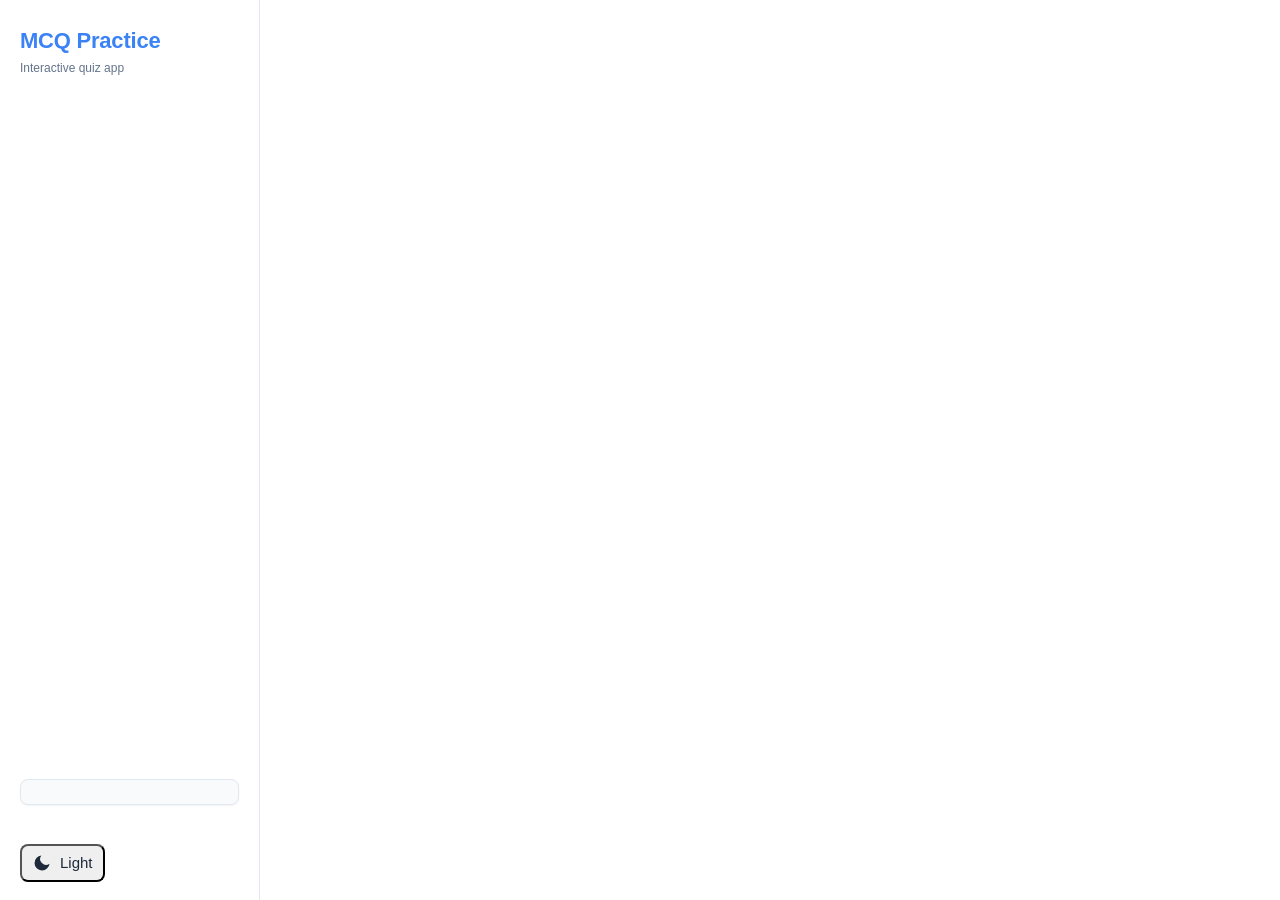
==== commit 3ad8498c: "Add files via upload" ====
--- a/index.html
+++ b/index.html
@@ -8,6 +8,69 @@
 <link rel="stylesheet" href="styles.css">
 </head>
 <body>
+<div id="intro"><img src="intro-logo.png" alt=""></div>
+<style>
+  #intro {
+    position: fixed; inset: 0; z-index: 99999;
+    background: #0f172a;               /* same colour as your splash screen */
+    display: flex; align-items: center; justify-content: center;
+    overflow: hidden;
+  }
+  #intro img {
+    width: 45vw; max-width: 260px;
+    opacity: 0; transform: scale(0.6);
+    will-change: transform, opacity;
+  }
+  #intro.play img { animation: introZoom 2.4s ease-in forwards; }
+  #intro.play     { animation: introFade 2.4s linear forwards; }
+
+  @keyframes introZoom {
+    0%   { opacity: 0; transform: scale(0.6); }
+    20%  { opacity: 1; transform: scale(1); }     /* logo appears */
+    50%  { opacity: 1; transform: scale(1); }     /* short pause */
+    100% { opacity: 0; transform: scale(30); }    /* zooms past the screen */
+  }
+  @keyframes introFade {
+    0%, 70% { background: #0f172a; }
+    100%    { background: transparent; }           /* reveals the app */
+  }
+</style>
+<script>
+  (function () {
+    var intro = document.getElementById("intro");
+    var isApp = window.Capacitor && window.Capacitor.isNativePlatform &&
+                window.Capacitor.isNativePlatform();
+    if (!isApp) { intro.remove(); return; }       /* web version: no intro */
+
+    var img = intro.querySelector("img");
+    var sound = new Audio("intro-sound.mp3");
+    sound.preload = "auto";
+    sound.volume = 1.0;
+
+    var imgReady = img.complete, soundReady = false, started = false;
+
+    function start() {
+      if (started) return;
+      started = true;
+      intro.classList.add("play");                 /* starts the zoom */
+      sound.play().catch(function () {             /* if Android blocks it, play on first touch */
+        document.addEventListener("touchstart", function () {
+          sound.play().catch(function () {});
+        }, { once: true });
+      });
+      setTimeout(function () { intro.remove(); }, 2500);
+    }
+    function tryStart() { if (imgReady && soundReady) start(); }
+
+    img.onload = function () { imgReady = true; tryStart(); };
+    img.onerror = function () { intro.remove(); };
+    sound.addEventListener("canplaythrough", function () { soundReady = true; tryStart(); }, { once: true });
+    sound.load();
+    setTimeout(start, 1200);                       /* safety: never wait longer than 1.2 s */
+  })();
+</script>
+
+
 <div class="app" id="app">
   <aside class="sidebar">
     <div class="brand"><h1>MCQ Practice</h1><p>Interactive quiz app</p></div>
@@ -16,6 +79,11 @@
       <div class="filebox" id="bankBox"></div>
       <div class="total" id="total"></div>
       <button class="linkbtn" id="authBtn"></button>
+      <button class="theme-toggle" id="themeToggle" title="Toggle light/dark theme" aria-label="Toggle theme">
+        <svg id="themeMoon" viewBox="0 0 24 24"><path d="M21 12.79A9 9 0 1 1 11.21 3 7 7 0 0 0 21 12.79z"/></svg>
+        <svg id="themeSun" viewBox="0 0 24 24" style="display:none"><path d="M12 17a5 5 0 1 0 0-10 5 5 0 0 0 0 10zm0-14V2m0 20v-2m8.94-6.94l1.41-1.41M3.65 3.65l1.41 1.41m2.83 11.67l-1.41 1.41M19.36 19.36l-1.41-1.41M2 12h2m16 0h2M4.22 4.22l1.41 1.41M18.36 18.36l1.41 1.41"/></svg>
+        <span id="themeLabel">Light</span>
+      </button>
     </div>
   </aside>
   <main class="main"><div class="page" id="page"></div></main>
--- a/styles.css
+++ b/styles.css
@@ -1,152 +1,223 @@
 :root{
-  --bg:#000000; --card:#1e293b; --border:#334155; --text:#e2e8f0; --muted:#ffffff;
-  --accent:#ff0000; --purple:#ff0000; --green:#34d399; --red:#f87171;
-}
-*{box-sizing:border-box}
+  /* Light theme (default) */
+  --bg:#ffffff; --card:#f8fafc; --border:#e2e8f0; --text:#1e293b; --muted:#64748b;
+  --accent:#3b82f6; --purple:#8b5cf6; --green:#10b981; --red:#ef4444;
+  --shadow-sm:0 1px 2px 0 rgb(0 0 0 / 0.05);
+  --shadow:0 1px 3px 0 rgb(0 0 0 / 0.1),0 1px 2px -1px rgb(0 0 0 / 0.1);
+  --shadow-lg:0 10px 15px -3px rgb(0 0 0 / 0.1),0 4px 6px -4px rgb(0 0 0 / 0.1);
+}
+
+[data-theme="dark"]{
+  --bg:#0f172a; --card:#1e293b; --border:#334155; --text:#e2e8f0; --muted:#94a3b8;
+  --accent:#3b82f6; --purple:#a855f7; --green:#34d399; --red:#f87171;
+  --shadow-sm:0 1px 2px 0 rgb(0 0 0 / 0.3);
+  --shadow:0 1px 3px 0 rgb(0 0 0 / 0.4),0 1px 2px -1px rgb(0 0 0 / 0.4);
+  --shadow-lg:0 10px 15px -3px rgb(0 0 0 / 0.4),0 4px 6px -4px rgb(0 0 0 / 0.4);
+}
+
+*{-webkit-box-sizing:border-box;box-sizing:border-box}
 html,body{margin:0;background:var(--bg);color:var(--text);
-  font-family:Helvetica,Arial,"Segoe UI",system-ui,sans-serif;font-size:15px;line-height:1.5}
+  font-family:Inter,-apple-system,BlinkMacSystemFont,"Segoe UI",Roboto,Helvetica,Arial,sans-serif,system-ui;
+  font-size:15px;line-height:1.5;-webkit-font-smoothing:antialiased;-moz-osx-font-smoothing:grayscale}
 button,input,select,textarea{font:inherit;color:inherit}
 
 .app{display:flex;min-height:100vh}
-.sidebar{width:240px;flex-shrink:0;border-right:1px solid var(--card);padding:26px 12px 18px;
-  display:flex;flex-direction:column;position:sticky;top:0;height:100vh;overflow-y:auto}
+.sidebar{width:260px;flex-shrink:0;border-right:1px solid var(--border);padding:24px 12px 18px;
+  display:flex;flex-direction:column;position:sticky;top:0;height:100vh;overflow-y:auto;background:var(--bg)}
 .brand{padding:0 8px}
-.brand h1{margin:0;font-size:20px;color:var(--accent)}
+.brand h1{margin:0;font-size:22px;color:var(--accent);font-weight:700;letter-spacing:-0.01em}
 .brand p{margin:2px 0 20px;font-size:12px;color:var(--muted)}
 .nav{display:flex;flex-direction:column;gap:2px}
-.nav button{background:none;border:0;border-radius:6px;text-align:left;padding:9px 14px;
-  color:var(--muted);cursor:pointer;font-size:14px}
+.nav button{background:none;border:0;border-radius:8px;text-align:left;padding:10px 14px;
+  color:var(--muted);cursor:pointer;font-size:14px;transition:background .15s,color .15s}
 .nav button:hover{background:var(--card);color:var(--text)}
-.nav button.active{background:var(--card);color:var(--accent)}
+.nav button.active{background:var(--accent);color:#ffffff}
 .side-bottom{margin-top:auto;padding:16px 8px 0}
-.filebox{border:1px solid var(--border);border-radius:8px;padding:12px;margin-bottom:16px;background:var(--card);font-size:12px;color:var(--muted)}
+.filebox{border:1px solid var(--border);border-radius:8px;padding:12px;margin-bottom:16px;background:var(--card);font-size:12px;color:var(--muted);box-shadow:var(--shadow-sm)}
 .filebox b{color:var(--text);word-break:break-word}
 .filebox .btn{width:100%;padding:8px 10px;font-size:13px;margin-top:10px}
-.role{display:inline-block;font-size:11px;font-weight:bold;padding:1px 8px;border-radius:4px;margin-bottom:6px;
-  background:#065f46;color:#6ee7b7}
-.total{font-weight:bold;color:var(--purple);font-size:14px}
-.main{flex:1;min-width:0;padding:28px 36px 60px}
+.role{display:inline-block;font-size:11px;font-weight:600;padding:2px 8px;border-radius:4px;margin-bottom:6px;
+  background:var(--accent);color:#ffffff}
+.total{font-weight:600;color:var(--purple);font-size:13px}
+.main{flex:1;min-width:0;padding:28px 36px 60px;background:var(--bg)}
 .page{max-width:900px}
 
 @media (max-width:820px){
   .app{flex-direction:column}
-  .sidebar{width:100%;height:auto;position:static;border-right:0;border-bottom:1px solid var(--card);padding:16px 12px}
-  .nav{flex-direction:row;overflow-x:auto;padding-bottom:4px}
+  .sidebar{width:100%;height:auto;position:static;border-right:0;border-bottom:1px solid var(--border);padding:16px 12px}
+  .nav{flex-direction:row;overflow-x:auto;padding-bottom:4px;-webkit-overflow-scrolling:touch}
   .nav button{white-space:nowrap}
   .side-bottom{padding-top:12px}
   .main{padding:20px 16px 48px}
 }
 
-h2.title{margin:0;font-size:28px;color:var(--accent)}
+/* Typography */
+h2.title{margin:0;font-size:28px;color:var(--text);font-weight:700;letter-spacing:-0.02em}
 .sub{margin:2px 0 20px;color:var(--muted);font-size:14px}
-h3{font-size:18px;margin:22px 0 10px}
-label.lbl{display:block;font-weight:bold;margin:0 0 4px}
+h3{font-size:18px;margin:22px 0 10px;font-weight:600}
+label.lbl{display:block;font-weight:600;margin:0 0 4px;color:var(--text)}
 .muted{color:var(--muted)}
 
-.btn{border:0;border-radius:6px;padding:11px 16px;cursor:pointer;font-weight:bold;
-  background:var(--accent);color:var(--bg)}
+/* Buttons */
+.btn{border:0;border-radius:8px;padding:11px 16px;cursor:pointer;font-weight:600;
+  background:var(--accent);color:#ffffff;transition:background .15s,transform .1s;box-shadow:var(--shadow)}
+.btn:hover:not(:disabled){background:var(--purple);transform:translateY(-1px);box-shadow:var(--shadow-lg)}
+.btn:active:not(:disabled){transform:translateY(0)}
 .btn.secondary{background:var(--card);color:var(--text);border:1px solid var(--border)}
-.btn.danger{background:var(--red);color:var(--bg)}
-.btn:disabled{background:var(--border);color:var(--muted);cursor:not-allowed}
+.btn.secondary:hover:not(:disabled){background:var(--border);color:var(--text)}
+.btn.danger{background:var(--red);color:#ffffff}
+.btn.danger:hover:not(:disabled){background:#dc2626}
+.btn:disabled{background:var(--border);color:var(--muted);cursor:not-allowed;box-shadow:none}
 .btn.block{display:block;width:100%}
 .btn:focus-visible,.nav button:focus-visible{outline:2px solid var(--accent);outline-offset:2px}
+
+/* Forms */
 input[type=text],input[type=password],textarea,select{width:100%;background:var(--card);border:1px solid var(--border);
-  border-radius:6px;padding:10px 12px;outline:none}
-input[type=text]:focus,input[type=password]:focus,textarea:focus,select:focus{border-color:var(--accent)}
-textarea{resize:vertical;min-height:110px}
+  border-radius:8px;padding:10px 12px;outline:none;transition:border-color .15s,box-shadow .15s}
+input[type=text]:focus,input[type=password]:focus,textarea:focus,select:focus{border-color:var(--accent);box-shadow:0 0 0 3px rgba(59,130,246,0.2)}
+textarea{resize:vertical;min-height:110px;font-family:inherit}
 select{width:auto;min-width:160px}
 .field{margin-bottom:16px}
 .grid2{display:grid;grid-template-columns:1fr 1fr;gap:12px}
-.grid2 .cell small{display:block;font-weight:bold;color:var(--muted);margin-bottom:3px}
+.grid2 .cell small{display:block;font-weight:600;color:var(--muted);margin-bottom:3px}
 @media (max-width:620px){.grid2{grid-template-columns:1fr}}
 .check{display:flex;align-items:center;gap:8px;cursor:pointer}
 .check input{accent-color:var(--accent);width:16px;height:16px}
 
-.card{background:var(--card);border:1px solid var(--border);border-radius:8px}
-.notice{border-radius:6px;padding:12px 14px;font-weight:bold;margin:8px 0}
-.notice.info{background:#0c2d48;color:#7dd3fc}
-.notice.warn{background:#422006;color:#fcd34d}
-.notice.success{background:#065f46;color:#6ee7b7}
-.notice.error{background:#ff0000;color:#ffffff}
+/* Cards */
+.card{background:var(--card);border:1px solid var(--border);border-radius:10px;box-shadow:var(--shadow-sm)}
+.notice{border-radius:8px;padding:12px 14px;font-weight:600;margin:8px 0;box-shadow:var(--shadow-sm)}
+.notice.info{background:#dbeafe;color:#1e40af}
+[data-theme="dark"] .notice.info{background:#0c2d48;color:#7dd3fc}
+.notice.warn{background:#fef3c7;color:#92400e}
+[data-theme="dark"] .notice.warn{background:#422006;color:#fcd34d}
+.notice.success{background:#d1fae5;color:#065f46}
+[data-theme="dark"] .notice.success{background:#065f46;color:#6ee7b7}
+.notice.error{background:#fee2e2;color:#991b1b}
+[data-theme="dark"] .notice.error{background:#ff0000;color:#ffffff}
+
 .metrics{display:grid;grid-template-columns:repeat(auto-fit,minmax(130px,1fr));gap:12px;margin-bottom:20px}
-.metric{border:1px solid var(--border);border-radius:8px;padding:16px;text-align:center}
-.metric .v{font-size:30px;font-weight:bold}
+.metric{border:1px solid var(--border);border-radius:10px;padding:16px;text-align:center;background:var(--card);box-shadow:var(--shadow-sm)}
+.metric .v{font-size:30px;font-weight:700;color:var(--text)}
 .metric .c{font-size:12px;color:var(--muted)}
 .actions{display:grid;grid-template-columns:repeat(auto-fit,minmax(150px,1fr));gap:12px;margin-bottom:20px}
 
-.qcard{padding:14px 18px;margin-bottom:12px}
+/* Question cards */
+.qcard{padding:16px 20px;margin-bottom:12px;background:var(--card);border:1px solid var(--border);border-radius:10px;box-shadow:var(--shadow-sm)}
 .qtop{display:flex;justify-content:space-between;align-items:center;margin-bottom:6px}
-.qid{font-size:12px;font-weight:bold;color:#64748b}
-.badge{background:#065f46;color:#6ee7b7;font-size:12px;font-weight:bold;padding:2px 10px;border-radius:4px}
-.qtext{font-weight:bold;font-size:16px;margin-bottom:10px;white-space:pre-wrap;overflow-wrap:anywhere}
-.qopts{display:grid;grid-template-columns:1fr 1fr;gap:4px 14px;font-size:14px}
-.qopts .correct{color:var(--green);font-weight:bold}
+.qid{font-size:12px;font-weight:600;color:var(--muted)}
+.badge{background:var(--green);color:#ffffff;font-size:12px;font-weight:600;padding:2px 10px;border-radius:4px}
+.qtext{font-weight:600;font-size:16px;margin-bottom:10px;white-space:pre-wrap;overflow-wrap:anywhere;line-height:1.5}
+.qopts{display:grid;grid-template-columns:1fr 1fr;gap:6px 14px;font-size:14px}
+.qopts .correct{color:var(--green);font-weight:700}
 @media (max-width:620px){.qopts{grid-template-columns:1fr}}
 
-.infocard{padding:16px 18px;margin-bottom:8px}
+.infocard{padding:16px 18px;margin-bottom:8px;background:var(--card);border:1px solid var(--border);border-radius:10px;box-shadow:var(--shadow-sm)}
 .infocard dl{display:grid;grid-template-columns:max-content 1fr;gap:6px 16px;margin:0}
 .infocard dt{color:var(--muted)}
-.infocard dd{margin:0;font-weight:bold;overflow-wrap:anywhere}
+.infocard dd{margin:0;font-weight:600;overflow-wrap:anywhere}
 .btnrow{display:flex;gap:10px;flex-wrap:wrap;margin-top:12px}
 
-.bar{height:8px;background:var(--card);border:1px solid var(--border);border-radius:99px;overflow:hidden;margin-bottom:8px}
-.bar>div{height:100%;background:var(--accent);transition:width .25s}
-.qbig{font-size:20px;font-weight:bold;white-space:pre-wrap;overflow-wrap:anywhere;margin:0}
+/* Quiz UI */
+.bar{height:8px;background:var(--card);border:1px solid var(--border);border-radius:99px;overflow:hidden;margin-bottom:8px;box-shadow:inset 0 1px 2px rgb(0 0 0 / 0.05)}
+.bar>div{height:100%;background:var(--accent);transition:width .3s ease}
+.qbig{font-size:20px;font-weight:600;white-space:pre-wrap;overflow-wrap:anywhere;margin:0;line-height:1.5}
 .opt{display:flex;align-items:flex-start;gap:10px;background:var(--card);border:1px solid var(--border);
-  border-radius:6px;padding:12px 14px;margin:8px 0;cursor:pointer;font-size:16px}
+  border-radius:8px;padding:12px 14px;margin:8px 0;cursor:pointer;font-size:15px;transition:border-color .15s,box-shadow .15s}
+.opt:hover:not(.locked){border-color:var(--accent);box-shadow:0 0 0 3px rgba(59,130,246,0.1)}
 .opt input{margin-top:5px;accent-color:var(--accent)}
 .opt.locked{cursor:default}
-.opt.good{color:var(--green);border-color:var(--green)}
-.opt.bad{color:var(--red);border-color:var(--red)}
-.wrong-card{padding:12px 16px;margin-bottom:8px}
-.wrong-card .q{font-weight:bold;white-space:pre-wrap}
+.opt.good{color:var(--green);border-color:var(--green);background:#d1fae5}
+[data-theme="dark"] .opt.good{background:#064e3b}
+.opt.bad{color:var(--red);border-color:var(--red);background:#fee2e2}
+[data-theme="dark"] .opt.bad{background:#7f1d1d}
+.wrong-card{padding:12px 16px;margin-bottom:8px;background:var(--card);border:1px solid var(--border);border-radius:8px;box-shadow:var(--shadow-sm)}
+.wrong-card .q{font-weight:600;white-space:pre-wrap}
 .wrong-card .y{color:var(--red);font-size:14px}
 .wrong-card .a{color:var(--green);font-size:14px}
 
+/* Toast */
 .toast{position:fixed;left:50%;bottom:24px;transform:translate(-50%,20px);opacity:0;pointer-events:none;
-  padding:12px 20px;border-radius:8px;font-weight:bold;transition:.2s;z-index:10;max-width:90vw;text-align:center}
+  padding:12px 20px;border-radius:8px;font-weight:600;transition:.2s;z-index:100;max-width:90vw;text-align:center;box-shadow:var(--shadow-lg)}
 .toast.show{opacity:1;transform:translate(-50%,0)}
-.toast.info{background:#0c2d48;color:#7dd3fc}
-.toast.warn{background:#422006;color:#fcd34d}
-.toast.success{background:#065f46;color:#6ee7b7}
-.toast.error{background:#ff0000;color:#ffffff}
+.toast.info{background:#dbeafe;color:#1e40af}
+[data-theme="dark"] .toast.info{background:#0c2d48;color:#7dd3fc}
+.toast.warn{background:#fef3c7;color:#92400e}
+[data-theme="dark"] .toast.warn{background:#422006;color:#fcd34d}
+.toast.success{background:#d1fae5;color:#065f46}
+[data-theme="dark"] .toast.success{background:#065f46;color:#6ee7b7}
+.toast.error{background:#fee2e2;color:#991b1b}
+[data-theme="dark"] .toast.error{background:#ff0000;color:#ffffff}
+
 .linkbtn{background:none;border:0;color:var(--muted);cursor:pointer;font-size:12px;text-decoration:underline;padding:6px 0 0}
-.linkbtn:hover{color:var(--text)}
+.linkbtn:hover{color:var(--accent)}
 ol.steps{padding-left:20px;margin-top:0}
 ol.steps li{margin-bottom:6px}
 .drop{outline:2px dashed var(--accent);outline-offset:-8px}
-@media (prefers-reduced-motion:reduce){*{transition:none!important}}
-
-/* Pure white text on the main quiz buttons */
-#qaStart,#qStart,#qSubmit,#qNext{color:#ffffff}
-
-/* ───────── Passage-based questions (one passage, several sub-questions) ───────── */
+
+/* Theme toggle */
+.theme-toggle{display:flex;align-items:center;gap:8px;cursor:pointer;padding:6px 10px;border-radius:8px;transition:background .15s}
+.theme-toggle:hover{background:var(--card)}
+.theme-toggle svg{width:20px;height:20px;fill:var(--text)}
+
+/* Quiz keyboard focus */
+label.opt.quiz-option-focused {
+  outline: 3px solid var(--accent);
+  outline-offset: 2px;
+  background: rgba(59, 130, 246, 0.16);
+  box-shadow: 0 0 0 5px rgba(59, 130, 246, 0.22), 0 4px 14px rgba(0, 0, 0, 0.25);
+  transform: translateX(4px);
+  transition: transform .12s ease, box-shadow .12s ease, background .12s ease;
+}
+label.opt.quiz-option-focused span { font-weight: 700; }
+
+/* Passage-based questions */
 .page.wide{max-width:1240px}
 .qlayout{display:grid;grid-template-columns:minmax(0,1fr) minmax(0,1fr);gap:22px;align-items:start;margin-top:6px}
-/* the passage stays in view while the student works through every question of the set */
 .passage{position:sticky;top:16px;max-height:calc(100vh - 32px);overflow-y:auto;
   background:var(--card);border:1px solid var(--border);border-left:4px solid var(--accent);
-  border-radius:8px;padding:14px 18px}
-.passage h4{margin:0 0 8px;font-size:13px;letter-spacing:.06em;text-transform:uppercase;color:var(--accent)}
+  border-radius:8px;padding:14px 18px;box-shadow:var(--shadow-sm)}
+.passage h4{margin:0 0 8px;font-size:13px;letter-spacing:.06em;text-transform:uppercase;color:var(--accent);font-weight:600}
 .setbadge{display:inline-block;margin:0 0 10px;padding:2px 10px;border-radius:4px;
-  background:var(--accent);color:#ffffff;font-size:12px;font-weight:bold}
+  background:var(--accent);color:#ffffff;font-size:12px;font-weight:600}
 
 /* text + tables inside passages and questions */
 .rich p{margin:0 0 10px;white-space:pre-wrap;overflow-wrap:anywhere;line-height:1.6}
 .rich p:last-child{margin-bottom:0}
 .qbig.qrich{white-space:normal}
-.tscroll{overflow-x:auto;margin:8px 0 12px}
+.tscroll{overflow-x:auto;margin:8px 0 12px;-webkit-overflow-scrolling:touch}
 .ptable{border-collapse:collapse;min-width:60%;font-size:14px;font-weight:normal}
 .ptable th,.ptable td{border:1px solid var(--border);padding:6px 12px;text-align:left;vertical-align:top}
-.ptable th{background:#0f172a;color:var(--text);font-weight:bold}
+.ptable th{background:var(--card);color:var(--text);font-weight:700}
 
 /* collapsed passage in the question bank and in the wrong-answer review */
 .qpassage{margin:6px 0 10px;font-size:14px;font-weight:normal}
-.qpassage summary{cursor:pointer;color:var(--muted)}
-.qpassage .rich{margin-top:8px;padding:10px 12px;border:1px solid var(--border);border-radius:6px}
-
-/* narrow screens: one column, passage pinned to the top of the screen */
+.qpassage summary{cursor:pointer;color:var(--muted);font-size:13px}
+.qpassage .rich{margin-top:8px;padding:10px 12px;border:1px solid var(--border);border-radius:6px;background:var(--card)}
+
+/* narrow screens: one column, passage pinned to the top */
 @media (max-width:980px){
   .qlayout{grid-template-columns:1fr}
-  .passage{top:0;max-height:38vh;z-index:5}
-}
+  .passage{top:0;max-height:38vh;z-index:5;box-shadow:var(--shadow-lg)}
+}
+
+/* Reduced motion */
+@media (prefers-reduced-motion:reduce){*{transition:none!important}}
+
+/* Pure white text on main quiz buttons */
+#qaStart,#qStart,#qSubmit,#qNext,#qFinish{color:#ffffff}
+
+/* Skip button styling */
+.skip-btn{background:var(--border);color:var(--muted)}
+.skip-btn:hover:not(:disabled){background:var(--muted);color:var(--bg)}
+
+/* Score history table */
+.score-table{width:100%;border-collapse:collapse;margin-top:12px}
+.score-table th,.score-table td{border:1px solid var(--border);padding:8px 12px;text-align:left}
+.score-table th{background:var(--card);font-weight:600;color:var(--muted);font-size:12px;text-transform:uppercase;letter-spacing:0.05em}
+.score-table td{font-size:14px}
+.score-table tr:nth-child(even){background:var(--card)}
+
+/* Keyboard hint */
+.kb-hint{font-size:12px;color:var(--muted);margin-top:8px;text-align:center}
+.kb-hint kbd{background:var(--card);border:1px solid var(--border);border-radius:4px;padding:2px 5px;font-family:monospace;font-size:11px;color:var(--text);box-shadow:var(--shadow-sm)}
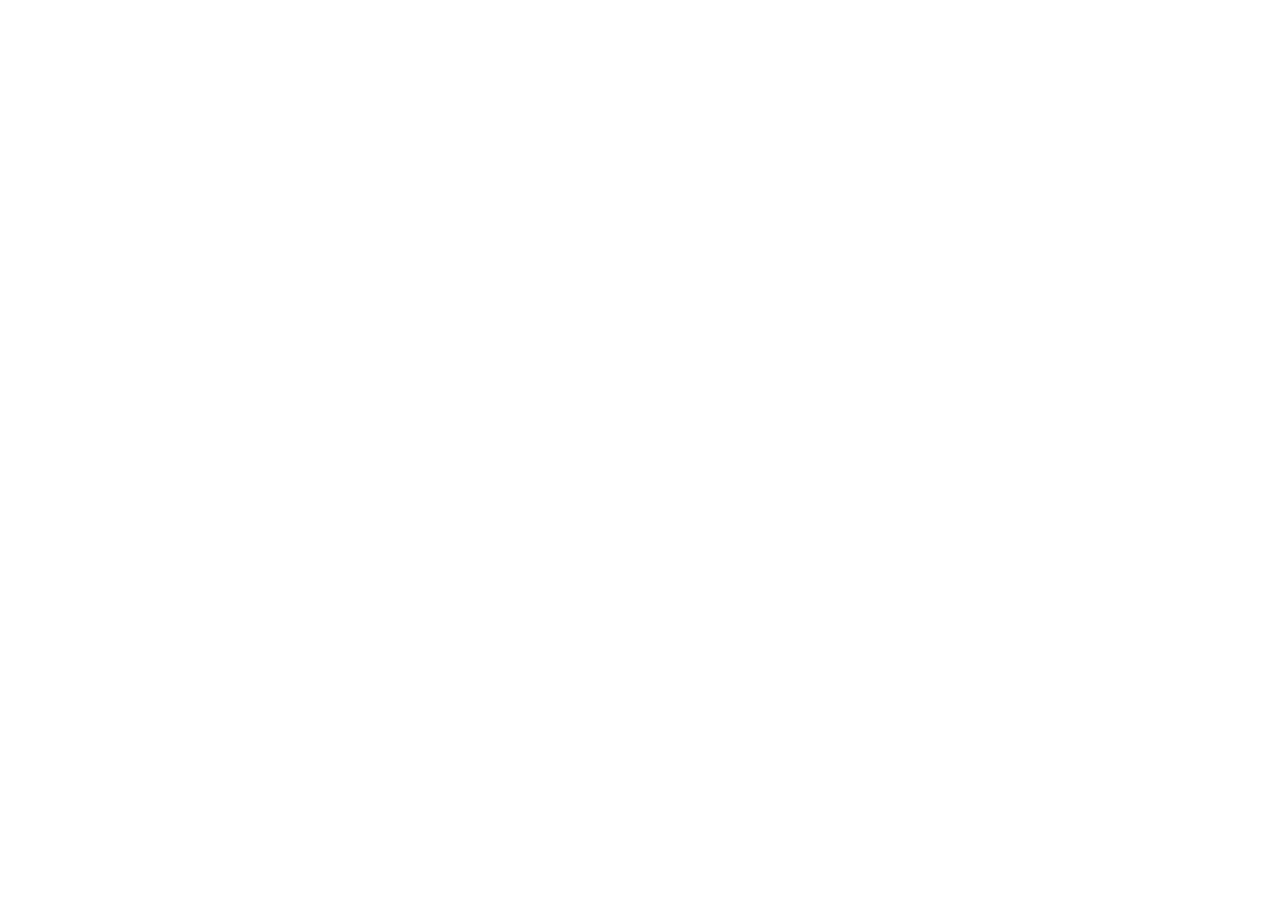
==== commit 5b9b81e8: "Implement page redirection in index.html Added a redirect meta tag and script to index.html for auto" ====
--- a/index.html
+++ b/index.html
@@ -1,96 +1,14 @@
 <!DOCTYPE html>
 <html lang="en">
 <head>
-<meta charset="utf-8">
-<meta name="viewport" content="width=device-width, initial-scale=1">
-<title>MCQ Practice</title>
-<link rel="icon" href="1791724182293.png" type="image/png">
-<link rel="stylesheet" href="styles.css">
+  <meta charset="UTF-8">
+  <meta http-equiv="refresh" content="0; url=https://silentassassin14.github.io/don-bootcamp/index.html">
+  <title>Redirecting...</title>
+  <script>
+    window.location.replace("https://silentassassin14.github.io/don-bootcamp/index.html");
+  </script>
 </head>
 <body>
-<div id="intro"><img src="intro-logo.png" alt=""></div>
-<style>
-  #intro {
-    position: fixed; inset: 0; z-index: 99999;
-    background: #0f172a;               /* same colour as your splash screen */
-    display: flex; align-items: center; justify-content: center;
-    overflow: hidden;
-  }
-  #intro img {
-    width: 45vw; max-width: 260px;
-    opacity: 0; transform: scale(0.6);
-    will-change: transform, opacity;
-  }
-  #intro.play img { animation: introZoom 2.4s ease-in forwards; }
-  #intro.play     { animation: introFade 2.4s linear forwards; }
-
-  @keyframes introZoom {
-    0%   { opacity: 0; transform: scale(0.6); }
-    20%  { opacity: 1; transform: scale(1); }     /* logo appears */
-    50%  { opacity: 1; transform: scale(1); }     /* short pause */
-    100% { opacity: 0; transform: scale(30); }    /* zooms past the screen */
-  }
-  @keyframes introFade {
-    0%, 70% { background: #0f172a; }
-    100%    { background: transparent; }           /* reveals the app */
-  }
-</style>
-<script>
-  (function () {
-    var intro = document.getElementById("intro");
-    var isApp = window.Capacitor && window.Capacitor.isNativePlatform &&
-                window.Capacitor.isNativePlatform();
-    if (!isApp) { intro.remove(); return; }       /* web version: no intro */
-
-    var img = intro.querySelector("img");
-    var sound = new Audio("intro-sound.mp3");
-    sound.preload = "auto";
-    sound.volume = 1.0;
-
-    var imgReady = img.complete, soundReady = false, started = false;
-
-    function start() {
-      if (started) return;
-      started = true;
-      intro.classList.add("play");                 /* starts the zoom */
-      sound.play().catch(function () {             /* if Android blocks it, play on first touch */
-        document.addEventListener("touchstart", function () {
-          sound.play().catch(function () {});
-        }, { once: true });
-      });
-      setTimeout(function () { intro.remove(); }, 2500);
-    }
-    function tryStart() { if (imgReady && soundReady) start(); }
-
-    img.onload = function () { imgReady = true; tryStart(); };
-    img.onerror = function () { intro.remove(); };
-    sound.addEventListener("canplaythrough", function () { soundReady = true; tryStart(); }, { once: true });
-    sound.load();
-    setTimeout(start, 1200);                       /* safety: never wait longer than 1.2 s */
-  })();
-</script>
-
-
-<div class="app" id="app">
-  <aside class="sidebar">
-    <div class="brand"><h1>MCQ Practice</h1><p>Interactive quiz app</p></div>
-    <nav class="nav" id="nav"></nav>
-    <div class="side-bottom">
-      <div class="filebox" id="bankBox"></div>
-      <div class="total" id="total"></div>
-      <button class="linkbtn" id="authBtn"></button>
-      <button class="theme-toggle" id="themeToggle" title="Toggle light/dark theme" aria-label="Toggle theme">
-        <svg id="themeMoon" viewBox="0 0 24 24"><path d="M21 12.79A9 9 0 1 1 11.21 3 7 7 0 0 0 21 12.79z"/></svg>
-        <svg id="themeSun" viewBox="0 0 24 24" style="display:none"><path d="M12 17a5 5 0 1 0 0-10 5 5 0 0 0 0 10zm0-14V2m0 20v-2m8.94-6.94l1.41-1.41M3.65 3.65l1.41 1.41m2.83 11.67l-1.41 1.41M19.36 19.36l-1.41-1.41M2 12h2m16 0h2M4.22 4.22l1.41 1.41M18.36 18.36l1.41 1.41"/></svg>
-        <span id="themeLabel">Light</span>
-      </button>
-    </div>
-  </aside>
-  <main class="main"><div class="page" id="page"></div></main>
-</div>
-<div class="toast" id="toast" role="status" aria-live="polite"></div>
-<input type="file" id="localInput" accept=".json,application/json" hidden>
-
-<script src="app.js" defer></script>
+  <p>Redirecting... <a href="https://silentassassin14.github.io/don-bootcamp/index.html">Click here</a> if you are not redirected.</p>
 </body>
 </html>
